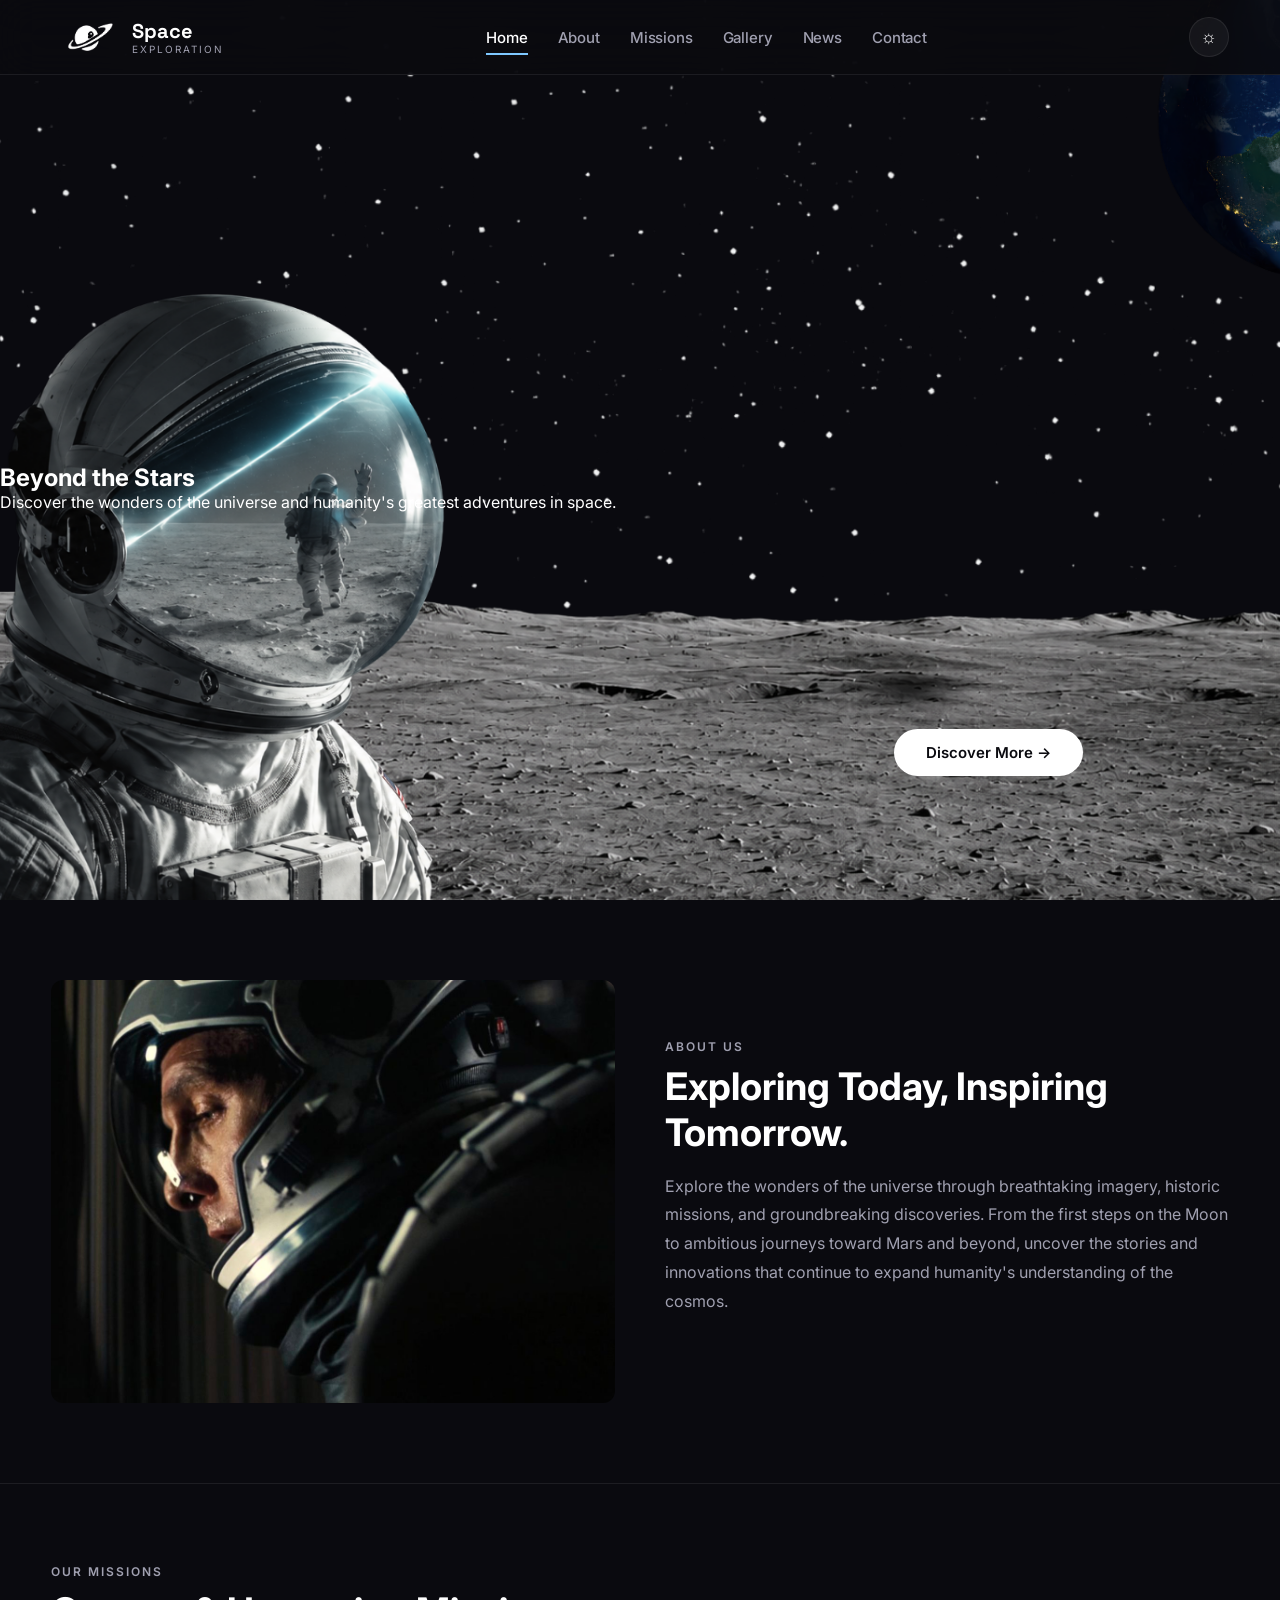
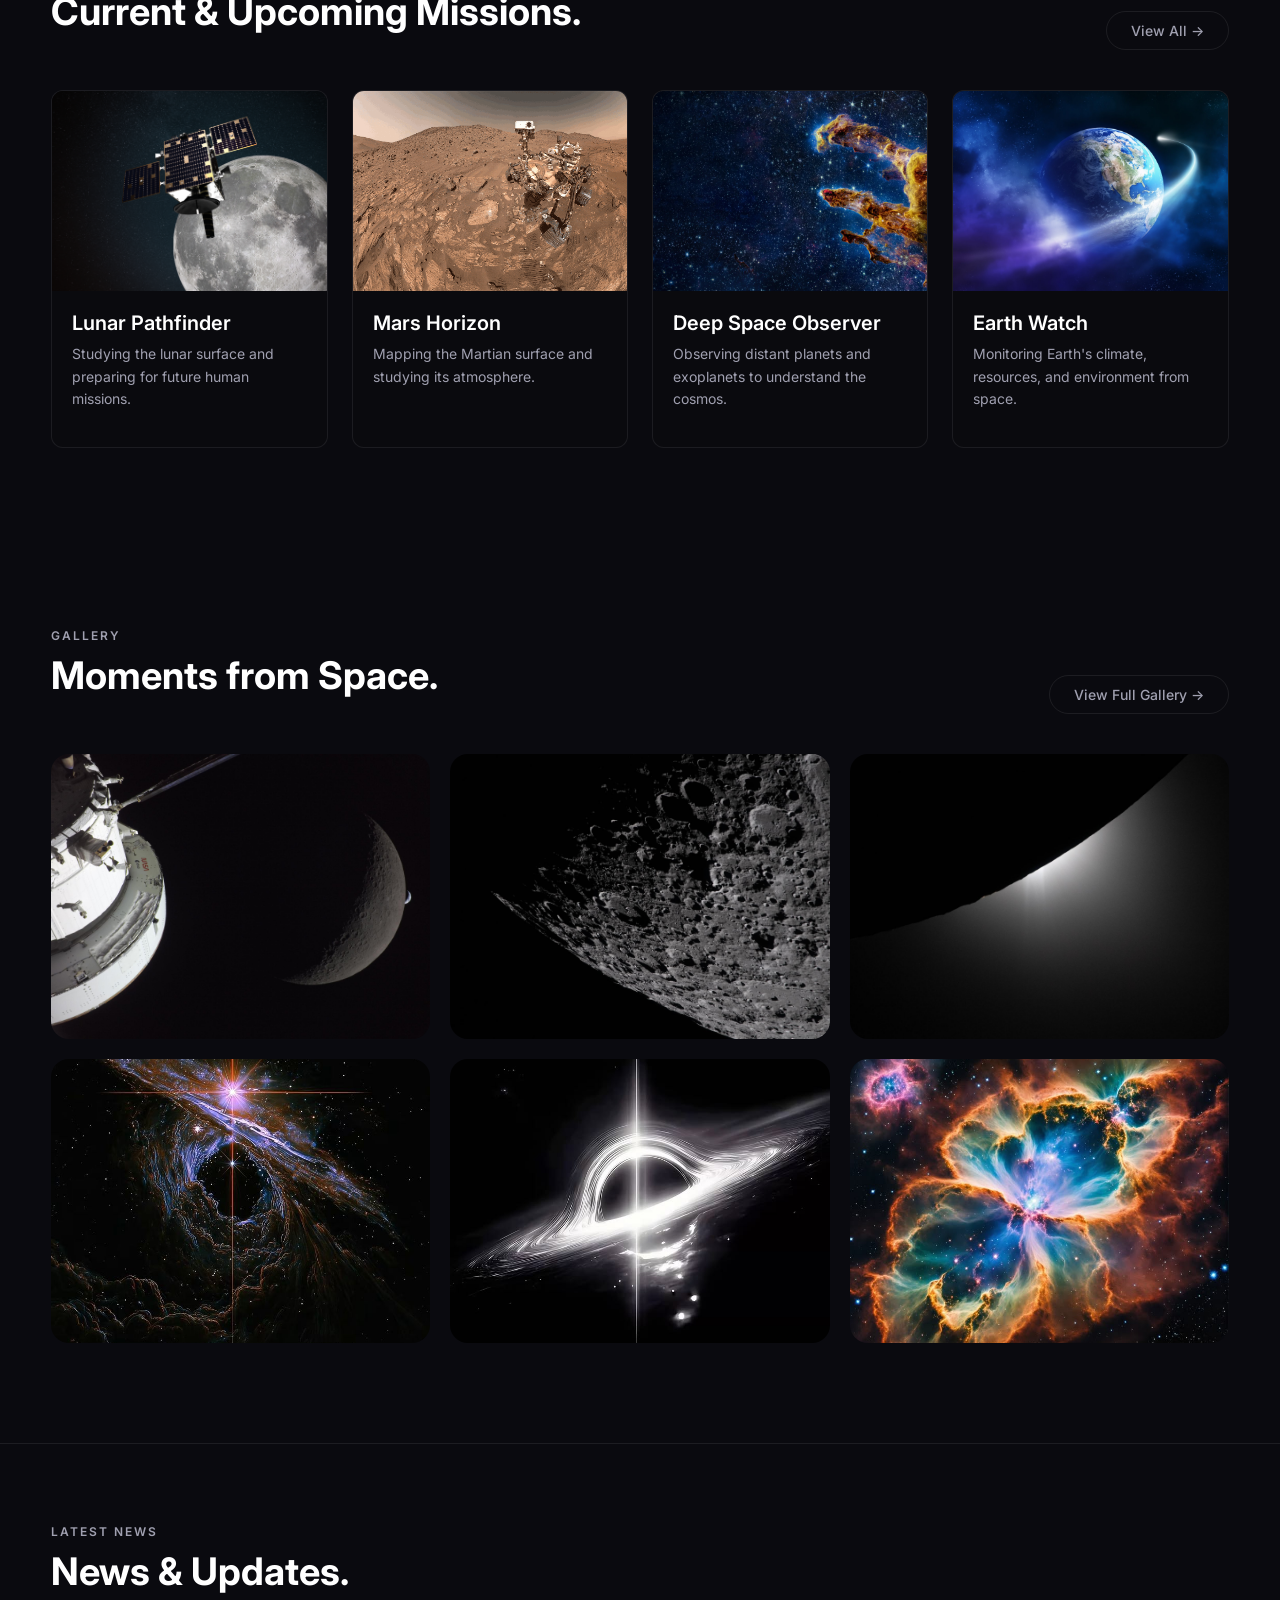
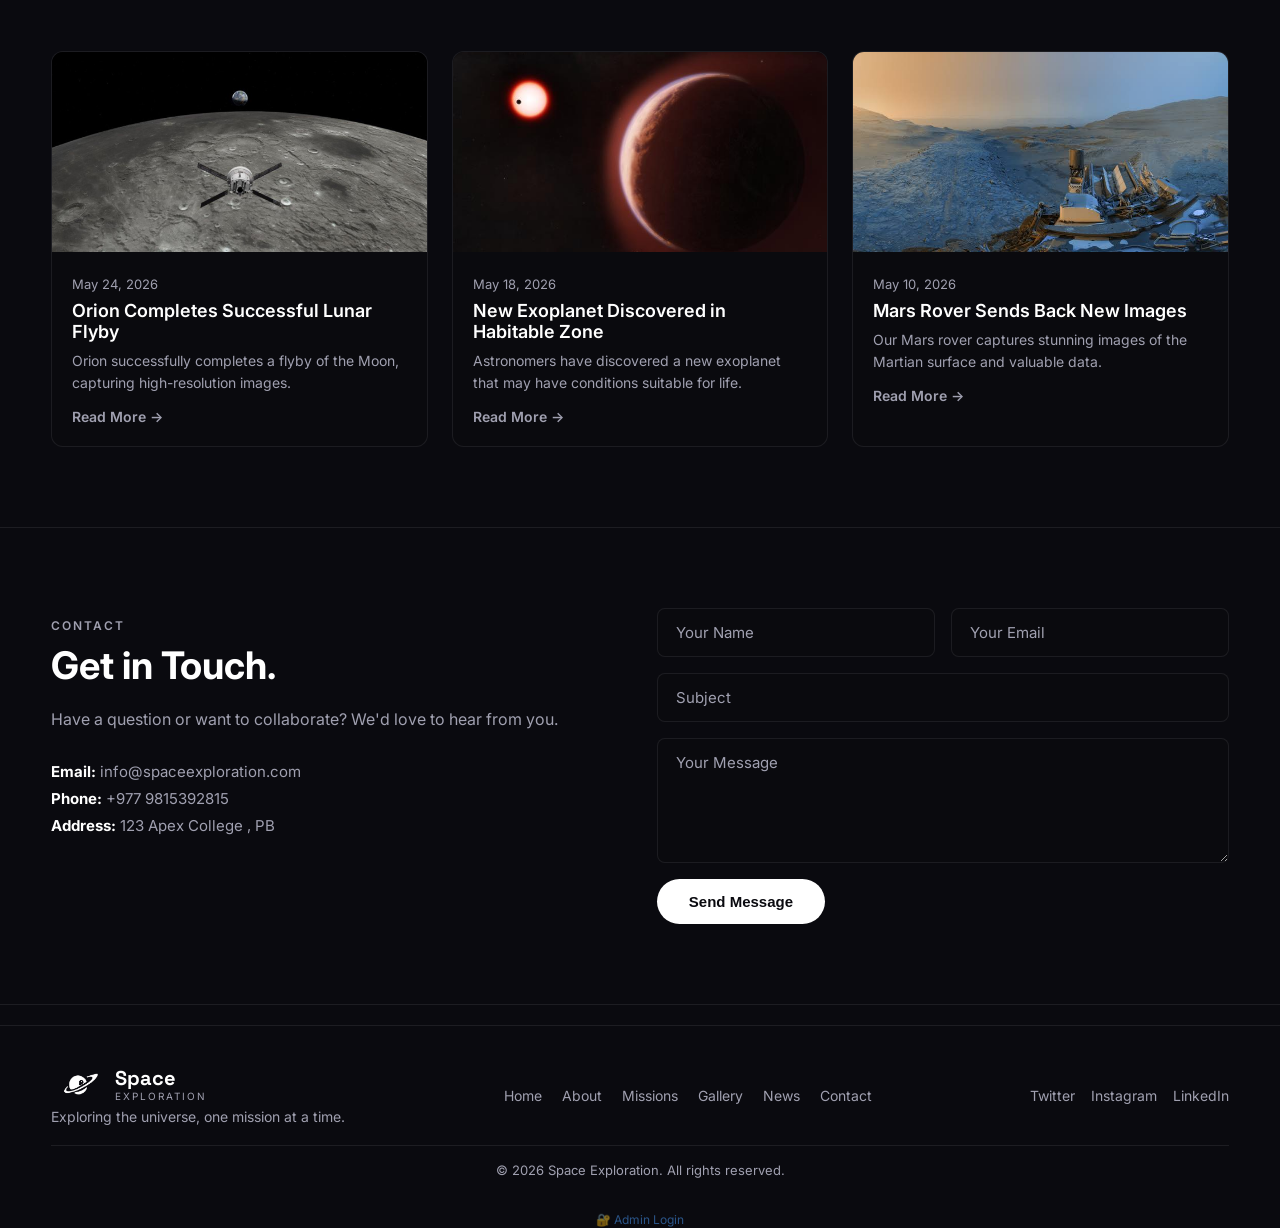
==== index.html @ 7584d34b "polishing" ====
<!DOCTYPE html>
<html lang="en" data-theme="dark">
<head>
    <meta charset="UTF-8">
    <meta name="viewport" content="width=device-width, initial-scale=1.0">
    <title>Space Exploration</title>
    <link rel="stylesheet" href="Style/style.css">

    <!-- font family  -->
    <link rel="preconnect" href="https://fonts.googleapis.com">
<link rel="preconnect" href="https://fonts.gstatic.com" crossorigin>
<link href="https://fonts.googleapis.com/css2?family=Space+Grotesk:wght@500;600;700&family=Inter:wght@400;500;600&display=swap" rel="stylesheet">
</head>
<body>


    <header class="navbar">
        <div class="nav-container">
            
            <!-- Logo -->
            <div class="logo">
                <img src="ASSETS/IMAGES/logo.png" height="40" alt="Logo">
                <div class="logo-text">
                    <span class="logo-main">Space</span>
                    <span class="logo-sub">Exploration</span>
                </div>
            </div>

            <!-- Navigation Links -->
            <nav class="nav-menu" id="navMenu">
                <ul class="nav-links">
                    <li><a href="#home" class="active">Home</a></li>
                    <li><a href="#about">About</a></li>
                    <li><a href="#missions">Missions</a></li>
                    <li><a href="#gallery">Gallery</a></li>
                    <li><a href="#news">News</a></li>
                    <li><a href="#contact">Contact</a></li>
                </ul>
            </nav>

          
            <div class="nav-actions">
                <button id="themeToggle" class="theme-btn">☼</button>
                <button id="mobileToggle" class="hamburger">
                    <span></span>
                    <span></span>
                    <span></span>
                </button>
            </div>

        </div>
    </header>

       <!-- HERO SECTION -->
    <section id="home" class="hero">
       
        <div class="hero-background">
            <img src="ASSETS/IMAGES/background1.png" style="position: absolute; z-index: -1;" alt="">
            <img src="ASSETS/IMAGES/background.png" alt="">
        </div>
        <div class="hero-container">
            <div class="hero-content-right">
                <h1 class="hero-title">Beyond the Stars</h1>
                <p class="hero-subtitle">Discover the wonders of the universe and humanity's greatest adventures in space.</p>
                <a href="#missions" class="btn-primaryherobtn">
                    Discover More →
                </a>
            </div>
        </div>
    </section>

   
      <!-- ===== ABOUT SECTION ===== -->
    <section id="about" class="section about">
        <div class="container">
            <div class="about-grid">
                <div class="about-image-wrapper">
                    <img 
                        src="ASSETS/IMAGES/astraunaut.jpg" 
                        alt="Astronaut" 
                        class="about-img"
                    />
                </div>
                <div class="about-content">
                    <span class="section-label">About Us</span>
                    <h2 class="section-title">Exploring Today, Inspiring Tomorrow.</h2>
                    <p class="section-desc">
                       Explore the wonders of the universe through breathtaking imagery, historic missions, and groundbreaking discoveries. From the first steps on the Moon to ambitious journeys toward Mars and beyond, uncover the stories and innovations that continue to expand humanity's understanding of the cosmos.
                    </p>
                
                </div>
            </div>
        </div>
    </section>

        <!--  MISSIONS SECTION  -->
    <section id="missions" class="section missions">
        <div class="container">
            <div class="section-header">
                <div>
                    <span class="section-label">Our Missions</span>
                    <h2 class="section-title">Current &amp; Upcoming Missions.</h2>
                </div>
                <a href="misson.html" class="btn-outline">
                    View All →
                </a>
            </div>
            <div class="missions-grid">
                <!-- Mission Card 1 -->
                <div class="mission-card">
                    <div class="card-image">
                        <img src="ASSETS/IMAGES/MISSONS/Lunar_Pathfinder.png" alt="Lunar Pathfinder" />
                    </div>
                    <div class="card-body">
                        <h3 class="card-title">Lunar Pathfinder</h3>
                        <p class="card-desc">Studying the lunar surface and preparing for future human missions.</p>
                       
                    </div>
                </div>

                <!-- Mission Card 2 -->
                <div class="mission-card">
                    <div class="card-image">
                        <img src="ASSETS/IMAGES/MISSONS/mars.webp" alt="Mars Horizon" />
                    </div>
                    <div class="card-body">
                        <h3 class="card-title">Mars Horizon</h3>
                        <p class="card-desc">Mapping the Martian surface and studying its atmosphere.</p>
                        
                    </div>
                </div>

                <!-- Mission Card 3 -->
                <div class="mission-card">
                    <div class="card-image">
                        <img src="ASSETS/IMAGES/MISSONS/deepspace.webp" alt="Deep Space Observer" />
                    </div>
                    <div class="card-body">
                        <h3 class="card-title">Deep Space Observer</h3>
                        <p class="card-desc">Observing distant planets and exoplanets to understand the cosmos.</p>
                       
                    </div>
                </div>

                <!-- Mission Card 4 -->
                <div class="mission-card">
                    <div class="card-image">
                        <img src="ASSETS/IMAGES/MISSONS/Beautiful-Earth-planet-asteroid-comet-2560x1920.jpg" alt="Earth Watch" />
                    </div>
                    <div class="card-body">
                        <h3 class="card-title">Earth Watch</h3>
                        <p class="card-desc">Monitoring Earth's climate, resources, and environment from space.</p>
                       
                    </div>
                </div>
            </div>
        </div>
    </section>

        <!--  GALLERY SECTION-->
    <section id="gallery" class="section gallery">
        <div class="container">
            <div class="section-header">
                <div>
                    <span class="section-label">Gallery</span>
                    <h2 class="section-title">Moments from Space.</h2>
                </div>
                <a href="gallery.html" class="btn-outline">
                    View Full Gallery →
                </a>
            </div>
            <div class="gallery-grid">
                <div class="gallery-item">
                    <img src="ASSETS/IMAGES/GALLERY/gallery1" alt="Galaxy" />
                </div>
                <div class="gallery-item gallery-item-large">
                    <img src="ASSETS/IMAGES/GALLERY/gallery2.jpg" alt="Nebula" />
                </div>
                <div class="gallery-item">
                    <img src="ASSETS/IMAGES/GALLERY/gallery3.jpg" alt="Earth Horizon" />
                </div>
                <div class="gallery-item gallery-item-large">
                    <img src="ASSETS/IMAGES/GALLERY/gallery4.jpg" alt="Astronaut Spacewalk" />
                </div>
                <div class="gallery-item">
                    <img src="ASSETS/IMAGES/GALLERY/gallery5.jpg" alt="Jupiter" />
                </div>
                 <div class="gallery-item">
                    <img src="ASSETS/IMAGES/GALLERY/gallery6.jpg" alt="Jupiter" />
                </div>

            </div>
        </div>
    </section>

        <!-- NEWS SECTION-->
    <section id="news" class="section news">
        <div class="container">
            <div class="section-header">
                <div>
                    <span class="section-label">Latest News</span>
                    <h2 class="section-title">News &amp; Updates.</h2>
                </div>
            </div>
            <div class="news-grid">
                <!-- News Card 1 -->
                <div class="news-card">
                    <img src="ASSETS/IMAGES/NEWS/NEWS1" alt="Orion Launch" class="news-img" />
                    <div class="news-body">
                        <span class="news-date">May 24, 2026</span>
                        <h3 class="news-title">Orion Completes Successful Lunar Flyby</h3>
                        <p class="news-desc">Orion successfully completes a flyby of the Moon, capturing high-resolution images.</p>
                        <a href="https://www.extremetech.com/extreme/341055-nasa-orion-successfully-completes-lunar-flyby" class="read-more" target="_blank">Read More →</a>
                    </div>
                </div>

                <!-- News Card 2 -->
                <div class="news-card">
                    <img src="ASSETS/IMAGES/NEWS/NEWS2.jpg" alt="Exoplanet" class="news-img" />
                    <div class="news-body">
                        <span class="news-date">May 18, 2026</span>
                        <h3 class="news-title">New Exoplanet Discovered in Habitable Zone</h3>
                        <p class="news-desc">Astronomers have discovered a new exoplanet that may have conditions suitable for life.</p>
                        <a href="https://www.cfa.harvard.edu/news/first-atmosphere-detected-habitable-zone-rocky-world" target="_blank" class="read-more">Read More →</a>
                    </div>
                </div>

                <!-- News Card 3 -->
                <div class="news-card">
                    <img src="ASSETS/IMAGES/NEWS/news3.jpeg" alt="Mars Rover" class="news-img" />
                    <div class="news-body">
                        <span class="news-date">May 10, 2026</span>
                        <h3 class="news-title">Mars Rover Sends Back New Images</h3>
                        <p class="news-desc">Our Mars rover captures stunning images of the Martian surface and valuable data.</p>
                        <a href="https://mars.nasa.gov/mars2020/multimedia/raw-images/" class="read-more" target="_blank">Read More →</a>
                    </div>
                </div>
            </div>
        </div>
    </section>

    <!-- CONTACT SECTION  -->
    <section id="contact" class="section contact">
        <div class="container">
            <div class="contact-grid">
                <div class="contact-info">
                    <span class="section-label">Contact</span>
                    <h2 class="section-title">Get in Touch.</h2>
                    <p class="section-desc">Have a question or want to collaborate? We'd love to hear from you.</p>
                    <div class="contact-details">
                        <p><strong>Email:</strong> info@spaceexploration.com</p>
                        <p><strong>Phone:</strong> +977 9815392815</p>
                        <p><strong>Address:</strong> 123 Apex College , PB</p>
                    </div>
                </div>
                <form class="contact-form" id="contactForm">
                    <div class="form-row">
                        <input type="text" id="name" placeholder="Your Name" required />
                        <input type="email" id="email" placeholder="Your Email" required />
                    </div>
                    <input type="text" id="subject" placeholder="Subject" required />
                    <textarea id="message" rows="5" placeholder="Your Message"></textarea>
                    <button type="submit" class="btn-primary">Send Message</button>
                </form>
            </div>
        </div>
    </section>

        <!-- FOOTER -->
    <footer class="footer">
        <div class="container">
            <div class="footer-simple">
                <!-- Brand -->
                <div class="footer-brand">
                    <div class="logo">
                        <img src="ASSETS/IMAGES/logo.png" height="30" alt="Logo">
                        <div class="logo-text">
                            <span class="logo-main">Space</span>
                            <span class="logo-sub">Exploration</span>
                        </div>
                    </div>
                    <p class="footer-desc">Exploring the universe, one mission at a time.</p>
                </div>

                <!-- Quick Links -->
                <div class="footer-links">
                    <a href="#home">Home</a>
                    <a href="#about">About</a>
                    <a href="#missions">Missions</a>
                    <a href="#gallery">Gallery</a>
                    <a href="#news">News</a>
                    <a href="#contact">Contact</a>
                </div>

                <!-- Social -->
                <div class="footer-social">
                    <a href="#">Twitter</a>
                    <a href="#">Instagram</a>
                    <a href="#">LinkedIn</a>
                </div>
            </div>

            <!-- Bottom bar -->
            <div class="footer-bottom">
                <p>&copy; 2026 Space Exploration. All rights reserved.</p>
            </div>
        </div>
    </footer>
    <!-- Adding this to footer so it is comfortable -->
<div style="text-align: center; margin-top: 10px;">
    <a href="admin.html" style="color: #4a9eff; text-decoration: none; font-size: 12px; opacity: 0.5;">
        🔐 Admin Login
    </a>
</div>
    <script src="JS/script.js"></script>
</body>
</html>
---- Style/style.css ----
* {
    margin: 0;
    padding: 0;
    box-sizing: border-box;
}


/* variables */
:root {
    --bg-color: #0a0a0f;
    --bg-nav: rgba(10, 10, 15, 0.9);
    --text-color: #ffffff;
    --text-muted: #a0a0b0;
    --border: rgba(255, 255, 255, 0.08);
    --accent: #7EC8FF;
    --hover: rgba(255, 255, 255, 0.05);
}

body {
    font-family: 'Inter', sans-serif;
    background: var(--bg-color);
    color: var(--text-color);
    transition: background 0.3s, color 0.3s;
}

html {
    scroll-behavior: smooth;
}

html[data-theme="light"] {
    --bg-color: #f0f4f8;
    --bg-nav: rgba(238, 241, 243, 0.9);
    --text-color: #1a1a2e;
    --text-muted: #4a4a5a;
    --border: rgba(0, 0, 0, 0.08);
    --accent: #1877c9;
    --hover: rgba(0, 0, 0, 0.05);
}

/* navigation */
.navbar {
    position: fixed;
    top: 0;
    left: 0;
    width: 100%;
    height: 75px;
    background: var(--bg-nav);
    backdrop-filter: blur(20px);
    -webkit-backdrop-filter: blur(20px);
    border-bottom: 1px solid var(--border);
    z-index: 1000;
    display: flex;
    align-items: center;
    transition: background 0.3s, border 0.3s;
}

.nav-container {
    width: min(92%, 1200px);
    margin: 0 auto;
    display: flex;
    justify-content: space-between;
    align-items: center;
    height: 100%;
}

.logo {
    display: flex;
    align-items: center;
    gap: 10px;
}

.logo img {
    height: 40px;
}

.logo-text {
    display: flex;
    flex-direction: column;
    line-height: 1.2;
}

.logo-main {
    font-size: 20px;
    font-weight: 700;
    color: var(--text-color);
    font-family: 'Space Grotesk', sans-serif;
}


.logo-sub {
    font-size: 10px;
    font-weight: 400;
    color: var(--text-muted);
    text-transform: uppercase;
    letter-spacing: 2px;
}

.nav-menu ul {
    display: flex;
    list-style: none;
    gap: 30px;
}

.nav-menu a {
    color: var(--text-muted);
    text-decoration: none;
    font-size: 14px;
    font-weight: 500;
    padding: 8px 0;
    position: relative;
    transition: color 0.3s;
    font-size: 15px;
letter-spacing: -0.01em;
}

.nav-menu a:hover {
    color: var(--text-color);
}

.nav-menu a.active {
    color: var(--text-color);
}

.nav-menu a.active::after {
    content: '';
    position: absolute;
    bottom: 0;
    left: 0;
    width: 100%;
    height: 2px;
    background: var(--accent);
}

.nav-actions {
    display: flex;
    align-items: center;
    gap: 12px;
}

.theme-btn {
    width: 40px;
    height: 40px;
    border-radius: 50%;
    border: 1px solid var(--border);
    background: var(--hover);
    color: var(--text-color);
    font-size: 18px;
    cursor: pointer;
    transition: all 0.3s;
    display: flex;
    align-items: center;
    justify-content: center;
}

.theme-btn:hover {
    background: var(--border);
    transform: scale(1.05);
}

.hamburger {
    display: none;
    flex-direction: column;
    gap: 5px;
    background: transparent;
    border: none;
    cursor: pointer;
    padding: 5px;
}

.hamburger span {
    display: block;
    width: 25px;
    height: 2.5px;
    background: var(--text-color);
    border-radius: 2px;
    transition: all 0.3s;
}

.hamburger.active span:nth-child(1) {
    transform: rotate(45deg) translate(5px, 5px);
}

.hamburger.active span:nth-child(2) {
    opacity: 0;
}

.hamburger.active span:nth-child(3) {
    transform: rotate(-45deg) translate(5px, -5px);
}

/* navigation responsiveness */
@media (max-width: 768px) {
    .hamburger {
        display: flex;
        z-index: 1001;
    }

    .nav-menu {
        position: fixed;
        top: 0;
        left: 0;
        width: 100%;
        height: 100vh;
        background: var(--bg-color);
        display: flex;
        align-items: center;
        justify-content: center;
        transform: translateX(100%);
        transition: transform 0.4s ease;
        z-index: 999;
    }

    .nav-menu.active {
        transform: translateX(0);
    }

    .nav-menu ul {
        flex-direction: column;
        align-items: center;
        gap: 30px;
    }

    .nav-menu a {
        font-size: 24px;
    }

    .nav-menu a.active::after {
        display: none;
    }

    .logo img {
        height: 32px;
    }

    .logo-main {
        font-size: 17px;
    }
}

/* hero */
.hero {
    min-height: 100vh;
    display: flex;
    align-items: center;
    padding-top: 75px;
    position: relative;
    overflow: hidden;
    background: var(--bg-color);
}

.hero-container {
    width: min(92%, 1200px);
    display: flex;
    align-items: center;
    justify-content: space-between;
    position: relative;
    min-height: calc(100vh - 75px);
}

.hero-background {
    position: absolute;
    inset: 0;
    z-index: 0;
    height: 100vh;
}

.hero-background img {
    width: 100%;
    height: 100%;
    object-fit: cover;
    object-position: center;
}

.btn-primaryherobtn {
    position: absolute;
    display: inline-block;
    padding: 14px 32px;
    background: var(--text-color);
    color: var(--bg-color);
    border-radius: 100px;
    font-weight: 600;
    text-decoration: none;
    transition: all 0.3s;
    border: none;
    cursor: pointer;
    font-size: 15px;
    bottom: 15%;
    right: 8%;
    z-index: 2;
}

.btn-primaryherobtn:hover {
    transform: translateY(-2px);
    opacity: 0.85;
}

/* hero responsiveness */
@media (max-width: 992px) {
    .btn-primaryherobtn {
        right: 6%;
        bottom: 12%;
    }
}

@media (max-width: 768px) {
    .btn-primaryherobtn {
        position: absolute;
        bottom: 8%;
        right: auto;
        left: 5%;
    }
}

@media (max-width: 576px) {
    .btn-primaryherobtn {
        width: 100%;
        text-align: center;
        left: 0;
        padding-left: 0;
        padding-right: 0;
    }
}

/* shared section styles */
.section {
    padding: 80px 0;
}

.container {
    width: min(92%, 1200px);
    margin: 0 auto;
}

.section-label {
    display: block;
    font-size: 12px;
    letter-spacing: 2px;
    text-transform: uppercase;
    font-weight: 600;
    color: var(--text-muted);
    margin-bottom: 10px;
}

.section-title {
    font-size: 38px;
    font-weight: 700;
    line-height: 1.2;
    margin-bottom: 16px;
    color: var(--text-color);
}

.section-desc {
    font-size: 16px;
    line-height: 1.8;
    color: var(--text-muted);
    margin-bottom: 28px;
}

.section-header {
    display: flex;
    justify-content: space-between;
    align-items: flex-end;
    margin-bottom: 40px;
    flex-wrap: wrap;
    gap: 20px;
}

.btn-outline {
    display: inline-block;
    padding: 10px 24px;
    border: 1px solid var(--border);
    border-radius: 100px;
    color: var(--text-muted);
    text-decoration: none;
    font-size: 14px;
    font-weight: 500;
    transition: all 0.3s;
}

.btn-outline:hover {
    border-color: var(--text-color);
    color: var(--text-color);
}

/* shared section styles responsiveness */
@media (max-width: 992px) {
    .section-title {
        font-size: 30px;
    }
}

@media (max-width: 768px) {
    .section {
        padding: 60px 0;
    }

    .section-title {
        font-size: 26px;
    }

    .section-desc {
        font-size: 15px;
    }
}

@media (max-width: 576px) {
    .section-title {
        font-size: 22px;
    }

    .section-header {
        flex-direction: column;
        align-items: flex-start;
        margin-bottom: 28px;
    }

    .btn-outline {
        width: 100%;
        text-align: center;
    }
}

/* about */
.about-grid {
    display: grid;
    grid-template-columns: 1fr 1fr;
    gap: 50px;
    align-items: center;
}

.about-image-wrapper {
    width: 100%;
    aspect-ratio: 4/3;
    border-radius: 12px;
    overflow: hidden;
    background: var(--border);
}

.about-img {
    width: 100%;
    height: 100%;
    object-fit: cover;
    transition: transform 0.3s;
}

.about-img:hover {
    transform: scale(1.02);
}

/* about responsiveness */
@media (max-width: 992px) {
    .about-grid {
        grid-template-columns: 1fr;
        gap: 30px;
    }

    .about-image-wrapper {
        max-width: 500px;
        margin: 0 auto;
    }
}

/* missions */
.missions {
    padding: 80px 0;
    border-top: 1px solid var(--border);
}

.missions-grid {
    display: grid;
    grid-template-columns: repeat(4, 1fr);
    gap: 24px;
}

.mission-card {
    background: var(--bg-nav);
    border: 1px solid var(--border);
    border-radius: 12px;
    overflow: hidden;
    transition: all 0.3s;
}

.mission-card:hover {
    transform: translateY(-6px);
    border-color: var(--accent);
}

.card-image {
    width: 100%;
    height: 200px;
    overflow: hidden;
}

.card-image img {
    width: 100%;
    height: 100%;
    object-fit: cover;
    transition: transform 0.3s;
}

.mission-card:hover .card-image img {
    transform: scale(1.05);
}

.card-body {
    padding: 20px;
}

.card-title {
    font-size: 20px;
    font-weight: 600;
    color: var(--text-color);
    margin-bottom: 8px;
}

.card-desc {
    font-size: 14px;
    line-height: 1.6;
    color: var(--text-muted);
    margin-bottom: 16px;
}

/* missions responsiveness */
@media (max-width: 1200px) {
    .missions-grid {
        grid-template-columns: repeat(2, 1fr);
    }
}

@media (max-width: 576px) {
    .missions-grid {
        grid-template-columns: 1fr;
    }

    .card-image {
        height: 180px;
    }
}

/* gallery */
.gallery {
    padding: 100px 0;
}

.gallery-grid {
    display: grid;
    grid-template-columns: repeat(3, 1fr);
    gap: 20px;
}

.gallery-item {
    overflow: hidden;
    border-radius: 18px;
    aspect-ratio: 4 / 3;
    cursor: pointer;
}

.gallery-item img {
    width: 100%;
    height: 100%;
    object-fit: cover;
    transition: transform .5s ease;
}

.gallery-item:hover img {
    transform: scale(1.05);
}

/* gallery responsiveness */
@media (max-width: 768px) {
    .gallery {
        padding: 60px 0;
    }

    .gallery-grid {
        grid-template-columns: repeat(2, 1fr);
        gap: 16px;
    }
}

@media (max-width: 480px) {
    .gallery-grid {
        grid-template-columns: 1fr;
    }
}

/* news */
.news {
    padding: 80px 0;
    border-top: 1px solid var(--border);
}

.news-grid {
    display: grid;
    grid-template-columns: repeat(3, 1fr);
    gap: 24px;
}

.news-card {
    background: var(--bg-nav);
    border: 1px solid var(--border);
    border-radius: 12px;
    overflow: hidden;
    transition: all 0.3s;
}

.news-card:hover {
    transform: translateY(-6px);
    border-color: var(--accent);
}

.news-img {
    width: 100%;
    height: 200px;
    object-fit: cover;
}

.news-body {
    padding: 20px;
}

.news-date {
    display: block;
    font-size: 13px;
    color: var(--text-muted);
    margin-bottom: 8px;
}

.news-title {
    font-size: 18px;
    font-weight: 600;
    color: var(--text-color);
    margin-bottom: 8px;
}

.news-desc {
    font-size: 14px;
    line-height: 1.6;
    color: var(--text-muted);
    margin-bottom: 12px;
}

.read-more {
    font-size: 14px;
    font-weight: 600;
    color: var(--text-muted);
    text-decoration: none;
    transition: all 0.3s;
}

.read-more:hover {
    color: var(--accent);
    padding-left: 4px;
}

/* news responsiveness */
@media (max-width: 992px) {
    .news-grid {
        grid-template-columns: 1fr 1fr;
    }
}

@media (max-width: 576px) {
    .news-grid {
        grid-template-columns: 1fr;
    }

    .news-img {
        height: 180px;
    }
}

/* contact */
.contact {
    padding: 80px 0;
    border-top: 1px solid var(--border);
    border-bottom: 1px solid var(--border);
}

.contact-grid {
    display: grid;
    grid-template-columns: 1fr 1fr;
    gap: 60px;
    align-items: start;
}

.contact-info {
    padding-top: 10px;
}

.contact-details {
    margin-top: 24px;
}

.contact-details p {
    color: var(--text-muted);
    margin-bottom: 8px;
    font-size: 15px;
}

.contact-details strong {
    color: var(--text-color);
}

.contact-form {
    display: flex;
    flex-direction: column;
    gap: 16px;
}

.form-row {
    display: grid;
    grid-template-columns: 1fr 1fr;
    gap: 16px;
}

.contact-form input,
.contact-form textarea {
    padding: 14px 18px;
    background: var(--bg-nav);
    border: 1px solid var(--border);
    border-radius: 8px;
    color: var(--text-color);
    font-family: inherit;
    font-size: 15px;
    transition: border 0.3s;
    outline: none;
}

.contact-form input:focus,
.contact-form textarea:focus {
    border-color: var(--accent);
}

.contact-form input::placeholder,
.contact-form textarea::placeholder {
    color: var(--text-muted);
}

.contact-form textarea {
    resize: vertical;
}

.btn-primary {
    display: inline-block;
    padding: 14px 32px;
    background: var(--text-color);
    color: var(--bg-color);
    border-radius: 100px;
    font-weight: 600;
    text-decoration: none;
    transition: all 0.3s;
    border: none;
    cursor: pointer;
    font-size: 15px;
}

.btn-primary:hover {
    transform: translateY(-2px);
    opacity: 0.85;
}

.contact-form .btn-primary {
    align-self: flex-start;
}

/* contact responsiveness */
@media (max-width: 992px) {
    .contact-grid {
        grid-template-columns: 1fr;
        gap: 40px;
    }
}

@media (max-width: 768px) {
    .form-row {
        grid-template-columns: 1fr;
    }

    .contact-form .btn-primary {
        align-self: stretch;
        text-align: center;
    }
}

@media (max-width: 576px) {
    .contact-details p {
        font-size: 14px;
    }
}

/* footer */
.footer {
    padding: 40px 0 20px;
    border-top: 1px solid var(--border);
    margin-top: 20px;
}

.footer-simple {
    display: flex;
    justify-content: space-between;
    align-items: center;
    flex-wrap: wrap;
    gap: 30px;
    padding-bottom: 20px;
}

.footer-brand .logo {
    display: flex;
    align-items: center;
    gap: 10px;
    margin-bottom: 6px;
}

.footer-brand .logo img {
    height: 30px;
}

.footer-desc {
    font-size: 14px;
    color: var(--text-muted);
    margin: 0;
}

.footer-links {
    display: flex;
    flex-wrap: wrap;
    gap: 20px;
}

.footer-links a {
    color: var(--text-muted);
    text-decoration: none;
    font-size: 14px;
    transition: color 0.3s;
}

.footer-links a:hover {
    color: var(--text-color);
}

.footer-social {
    display: flex;
    gap: 16px;
}

.footer-social a {
    color: var(--text-muted);
    text-decoration: none;
    font-size: 14px;
    transition: color 0.3s;
}

.footer-social a:hover {
    color: var(--text-color);
}

.footer-bottom {
    text-align: center;
    padding-top: 16px;
    border-top: 1px solid var(--border);
    font-size: 13px;
    color: var(--text-muted);
}

/* footer responsiveness */
@media (max-width: 576px) {
    .footer-simple {
        flex-direction: column;
        text-align: center;
        gap: 20px;
    }

    .footer-links {
        justify-content: center;
        gap: 16px;
    }

    .footer-social {
        justify-content: center;
    }
}
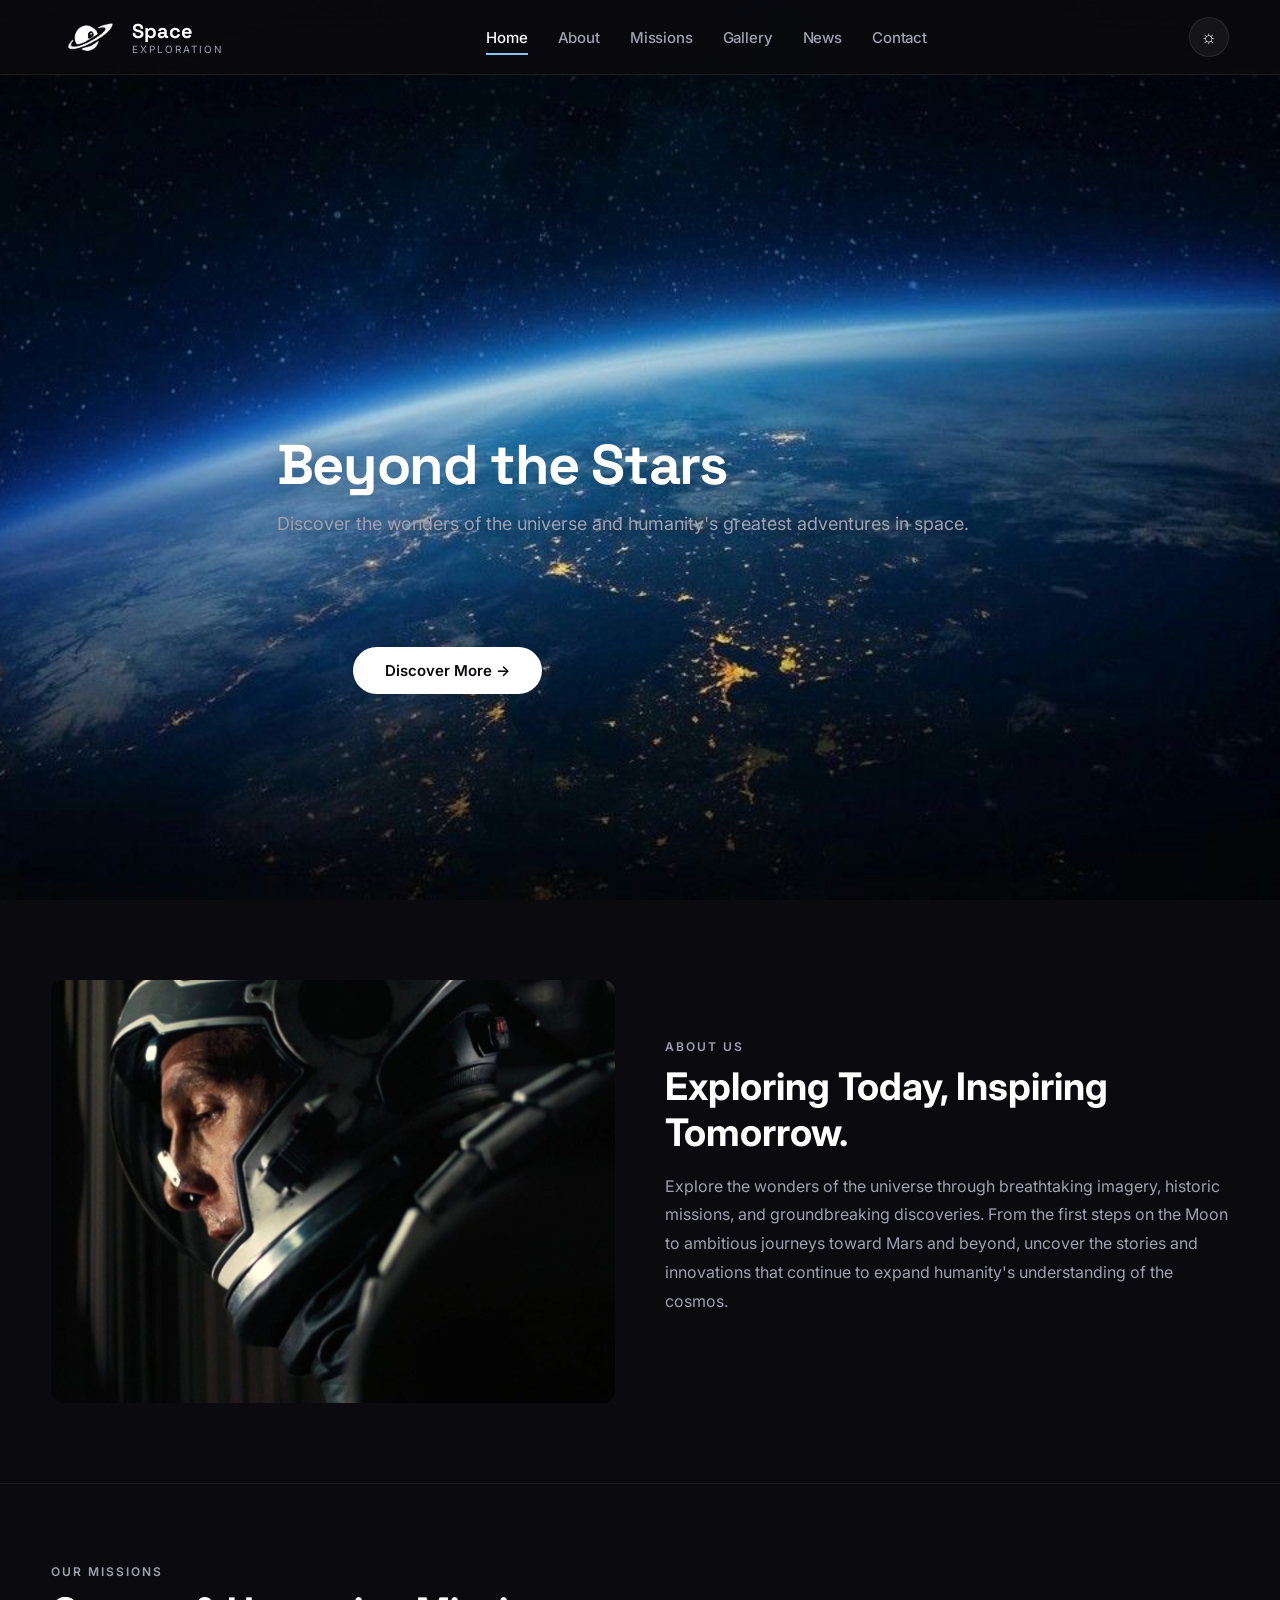
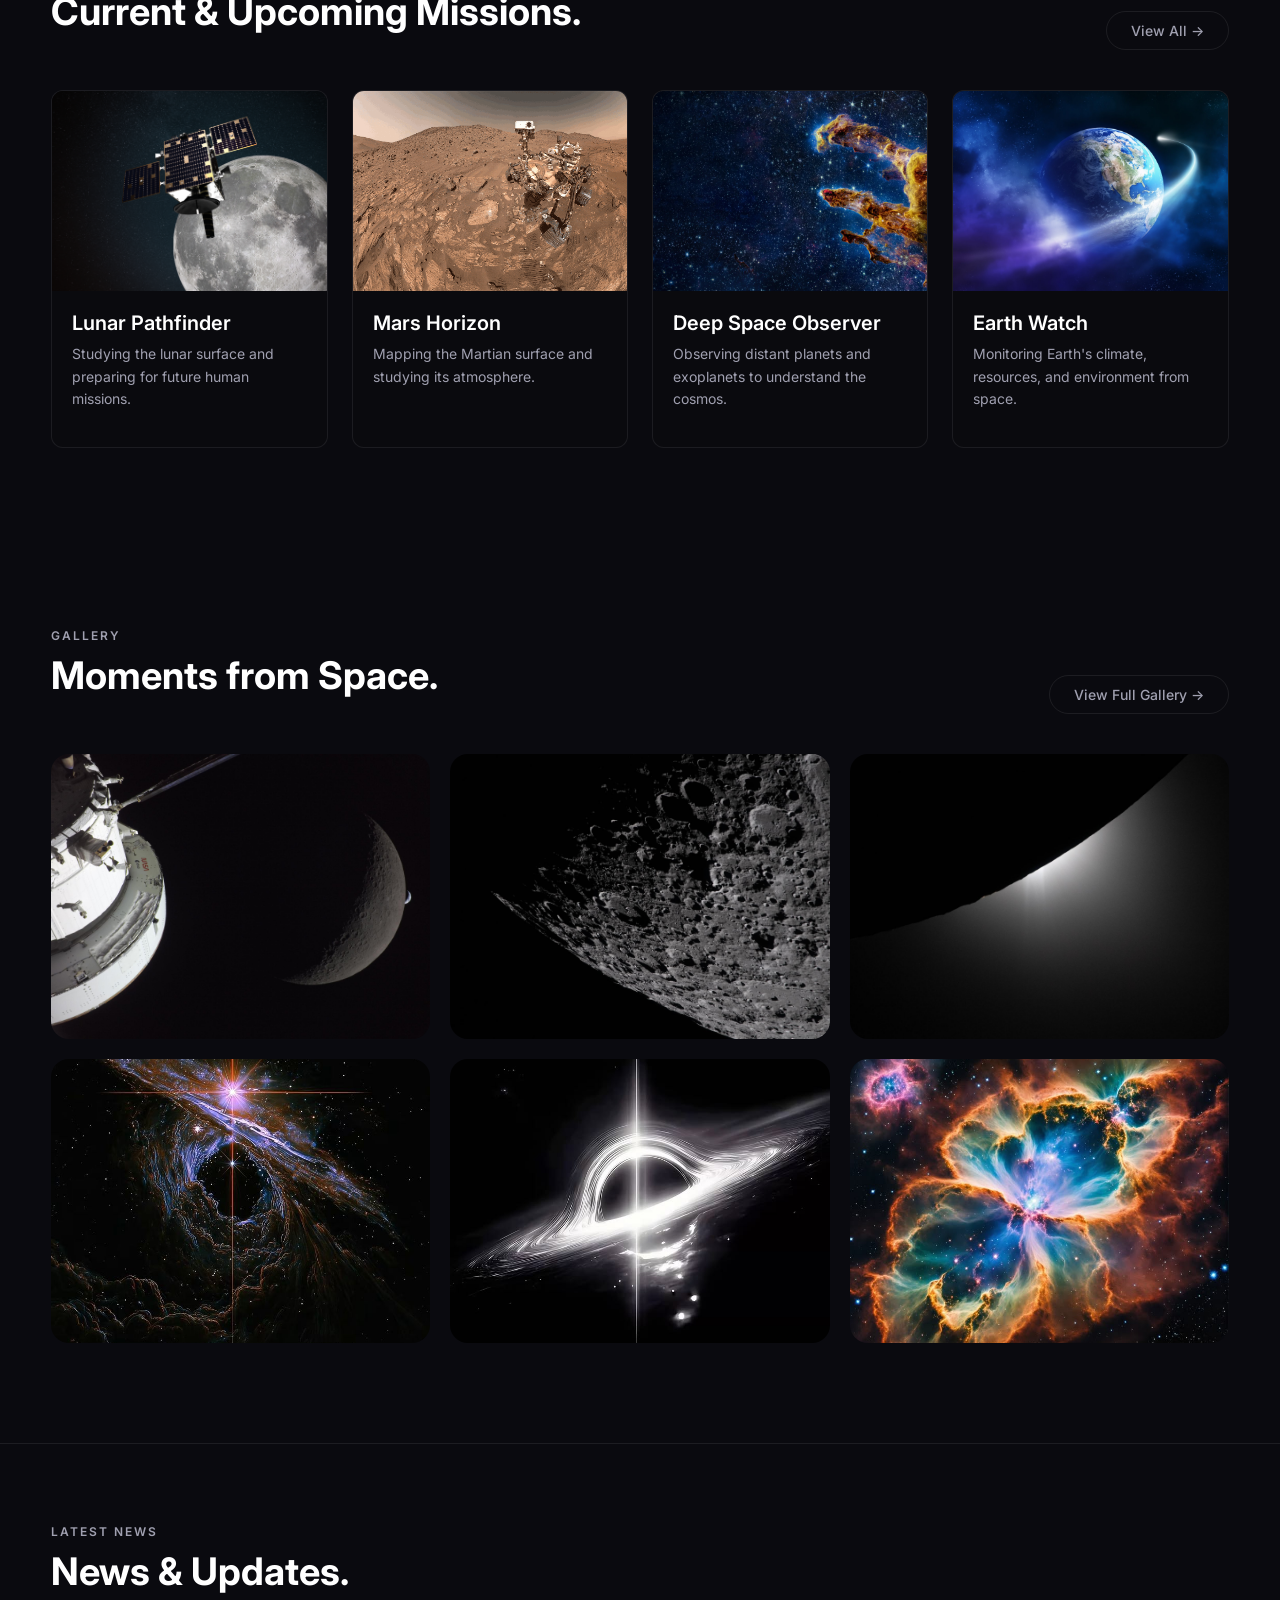
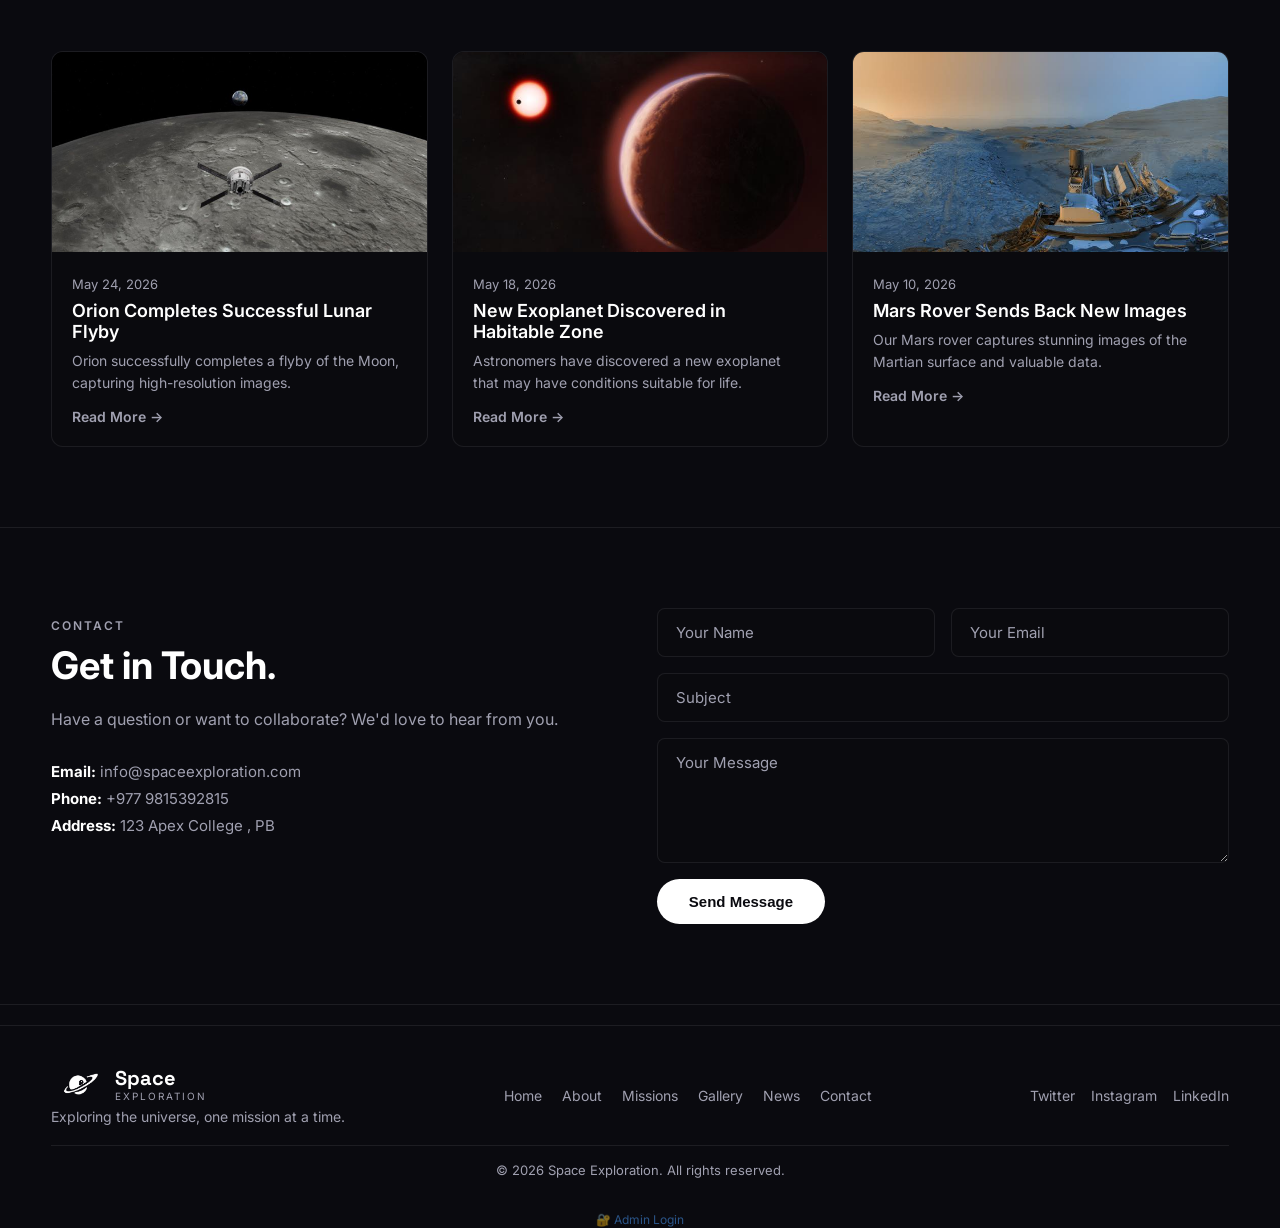
==== commit e667f86e: "pollising" ====
--- a/index.html
+++ b/index.html
@@ -56,21 +56,22 @@
        
         <div class="hero-background">
             <img src="ASSETS/IMAGES/background1.png" style="position: absolute; z-index: -1;" alt="">
-            <img src="ASSETS/IMAGES/background.png" alt="">
+            <img src="ASSETS/IMAGES/background.jpg" alt="">
         </div>
         <div class="hero-container">
             <div class="hero-content-right">
                 <h1 class="hero-title">Beyond the Stars</h1>
                 <p class="hero-subtitle">Discover the wonders of the universe and humanity's greatest adventures in space.</p>
-                <a href="#missions" class="btn-primaryherobtn">
+               <a href="#missions" class="btn-primaryherobtn">
                     Discover More →
                 </a>
             </div>
+             
         </div>
     </section>
 
    
-      <!-- ===== ABOUT SECTION ===== -->
+      <!-- ABOUT SECTION -->
     <section id="about" class="section about">
         <div class="container">
             <div class="about-grid">
--- a/Style/style.css
+++ b/Style/style.css
@@ -35,6 +35,15 @@
     --border: rgba(0, 0, 0, 0.08);
     --accent: #1877c9;
     --hover: rgba(0, 0, 0, 0.05);
+}
+html[data-theme="light"]{
+    .hero-content-right p,h1,.btn-primaryherobtn{
+        color: white !important;
+    }
+    .btn-primaryherobtn{
+        color: white !important;
+        background-color: #0a0a0f;
+    }
 }
 
 /* navigation */
@@ -271,6 +280,29 @@
     object-position: center;
 }
 
+.hero-title {
+    position: relative;
+    left: 40%;
+    font-family: 'Space Grotesk', sans-serif;
+    font-size: 56px;
+    font-weight: 700;
+    letter-spacing: -0.025em;
+    line-height: 1.05;
+    color: var(--text-color);
+    margin: 0 0 14px 0;
+    text-shadow: 0 2px 30px rgba(0, 0, 0, 0.3);
+}
+.hero-subtitle {
+    position: relative;
+    left: 40%;
+    font-size: 18px;
+    font-weight: 400;
+    color: var(--text-muted);
+    line-height: 1.7;
+    margin-left: 0;
+    text-shadow: 0 2px 10px rgba(0, 0, 0, 0.4);
+}
+
 .btn-primaryherobtn {
     position: absolute;
     display: inline-block;
@@ -284,8 +316,9 @@
     border: none;
     cursor: pointer;
     font-size: 15px;
-    bottom: 15%;
-    right: 8%;
+    bottom: 25%;
+    left: 30%;
+    
     z-index: 2;
 }
 
@@ -298,6 +331,10 @@
 @media (max-width: 992px) {
     .btn-primaryherobtn {
         right: 6%;
+        bottom: 12%;
+    }
+    .hero-title,.hero-subtitle{
+         right: 6%;
         bottom: 12%;
     }
 }
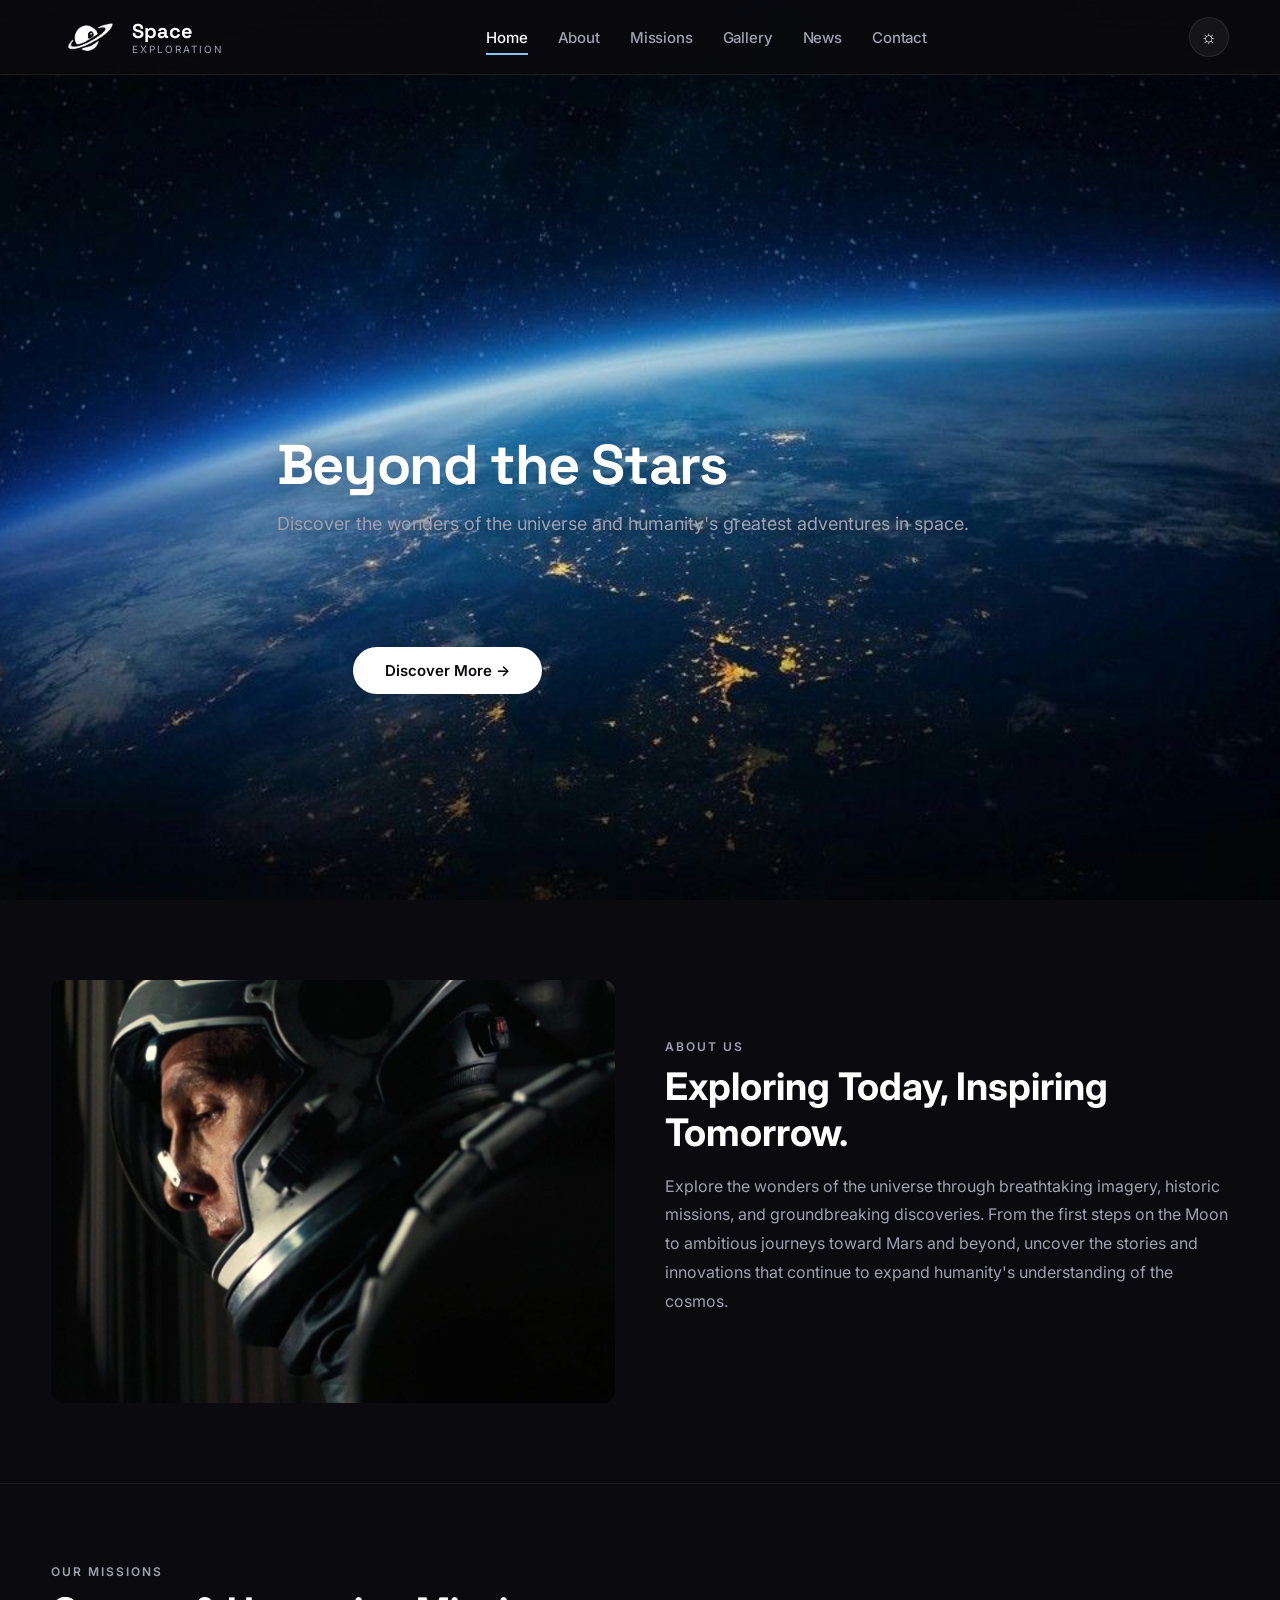
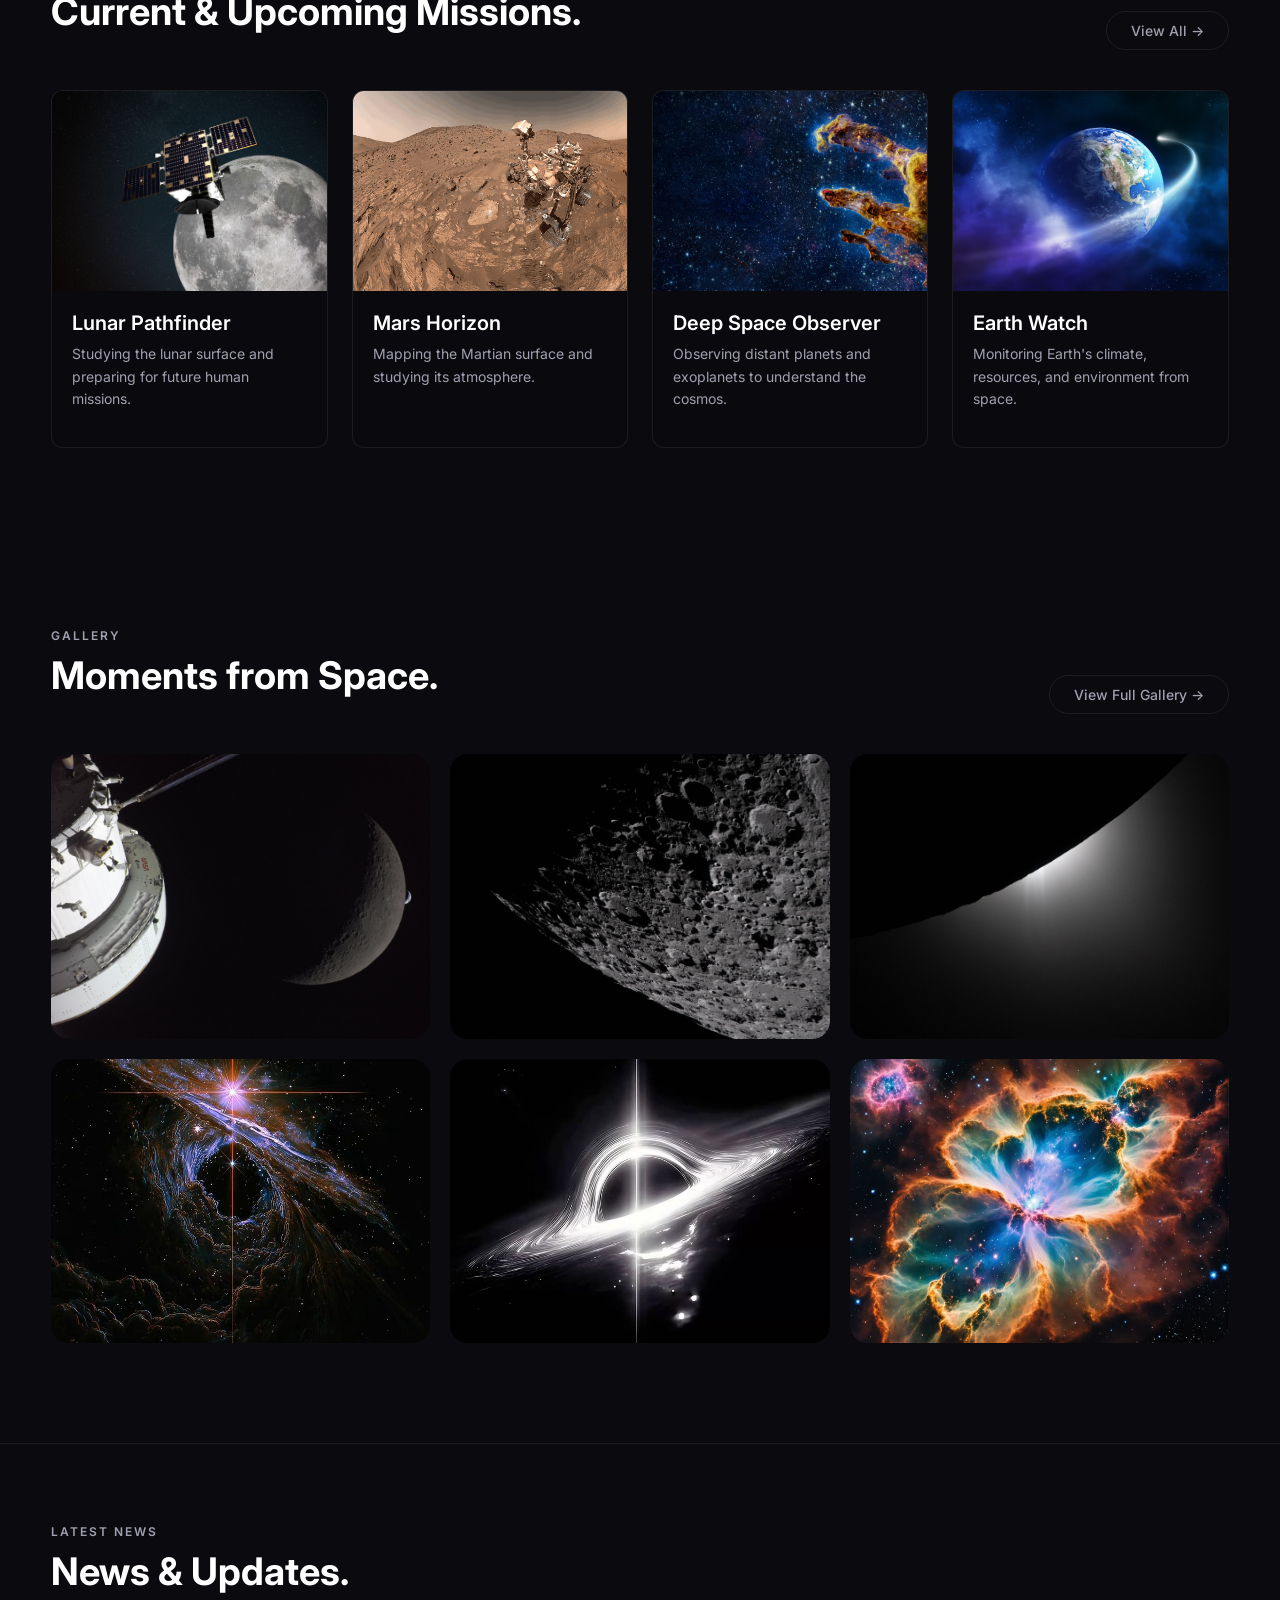
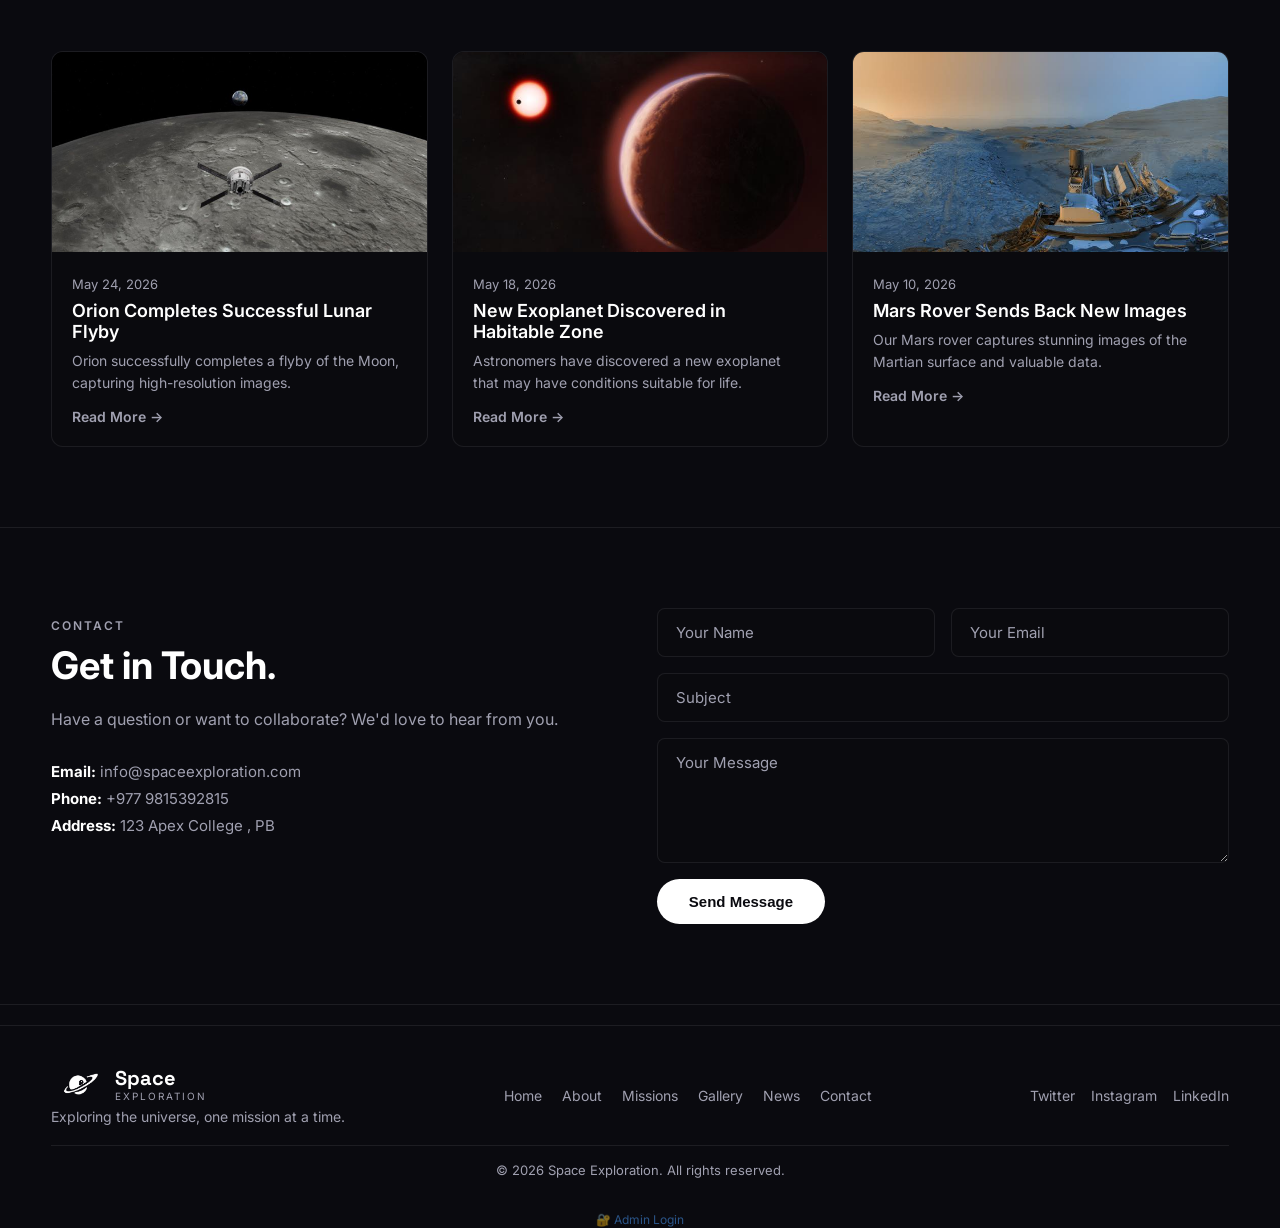
==== commit 888dd188: "remove the background1" ====
--- a/index.html
+++ b/index.html
@@ -55,7 +55,7 @@
     <section id="home" class="hero">
        
         <div class="hero-background">
-            <img src="ASSETS/IMAGES/background1.png" style="position: absolute; z-index: -1;" alt="">
+
             <img src="ASSETS/IMAGES/background.jpg" alt="">
         </div>
         <div class="hero-container">
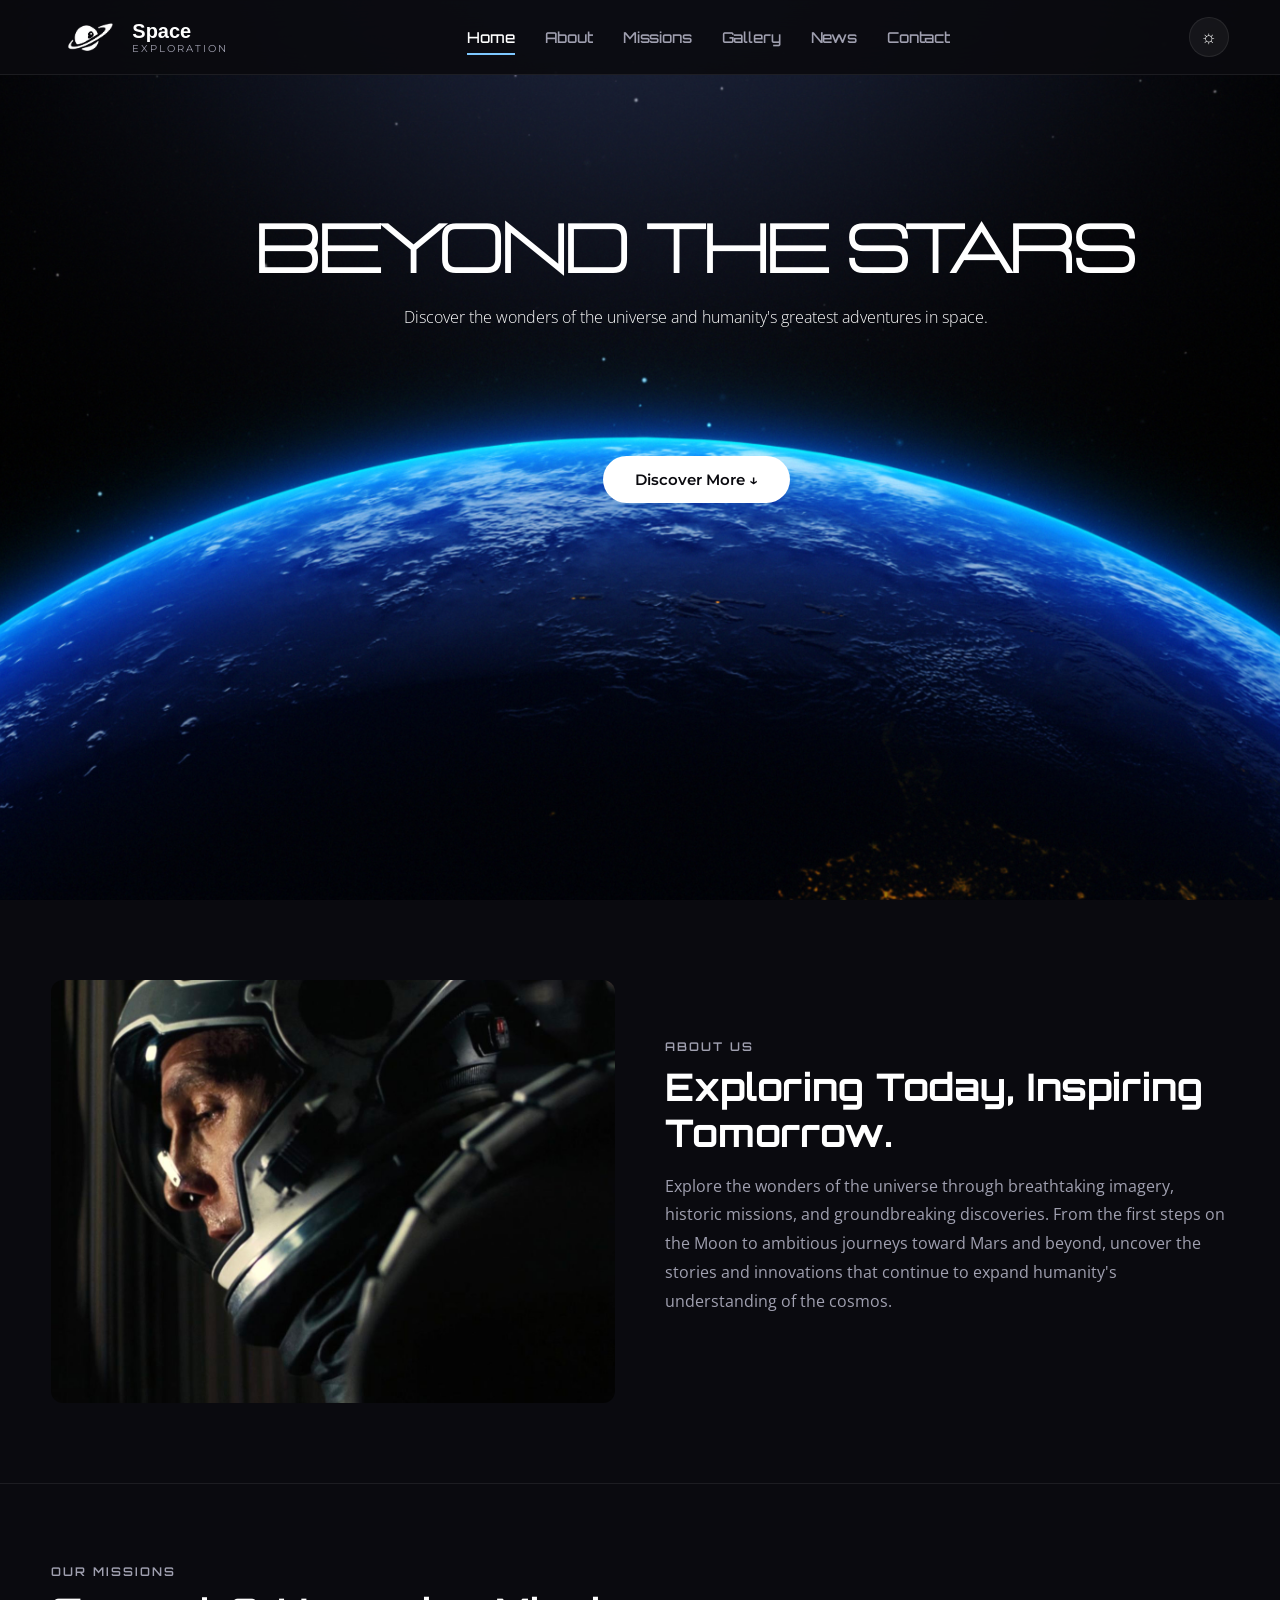
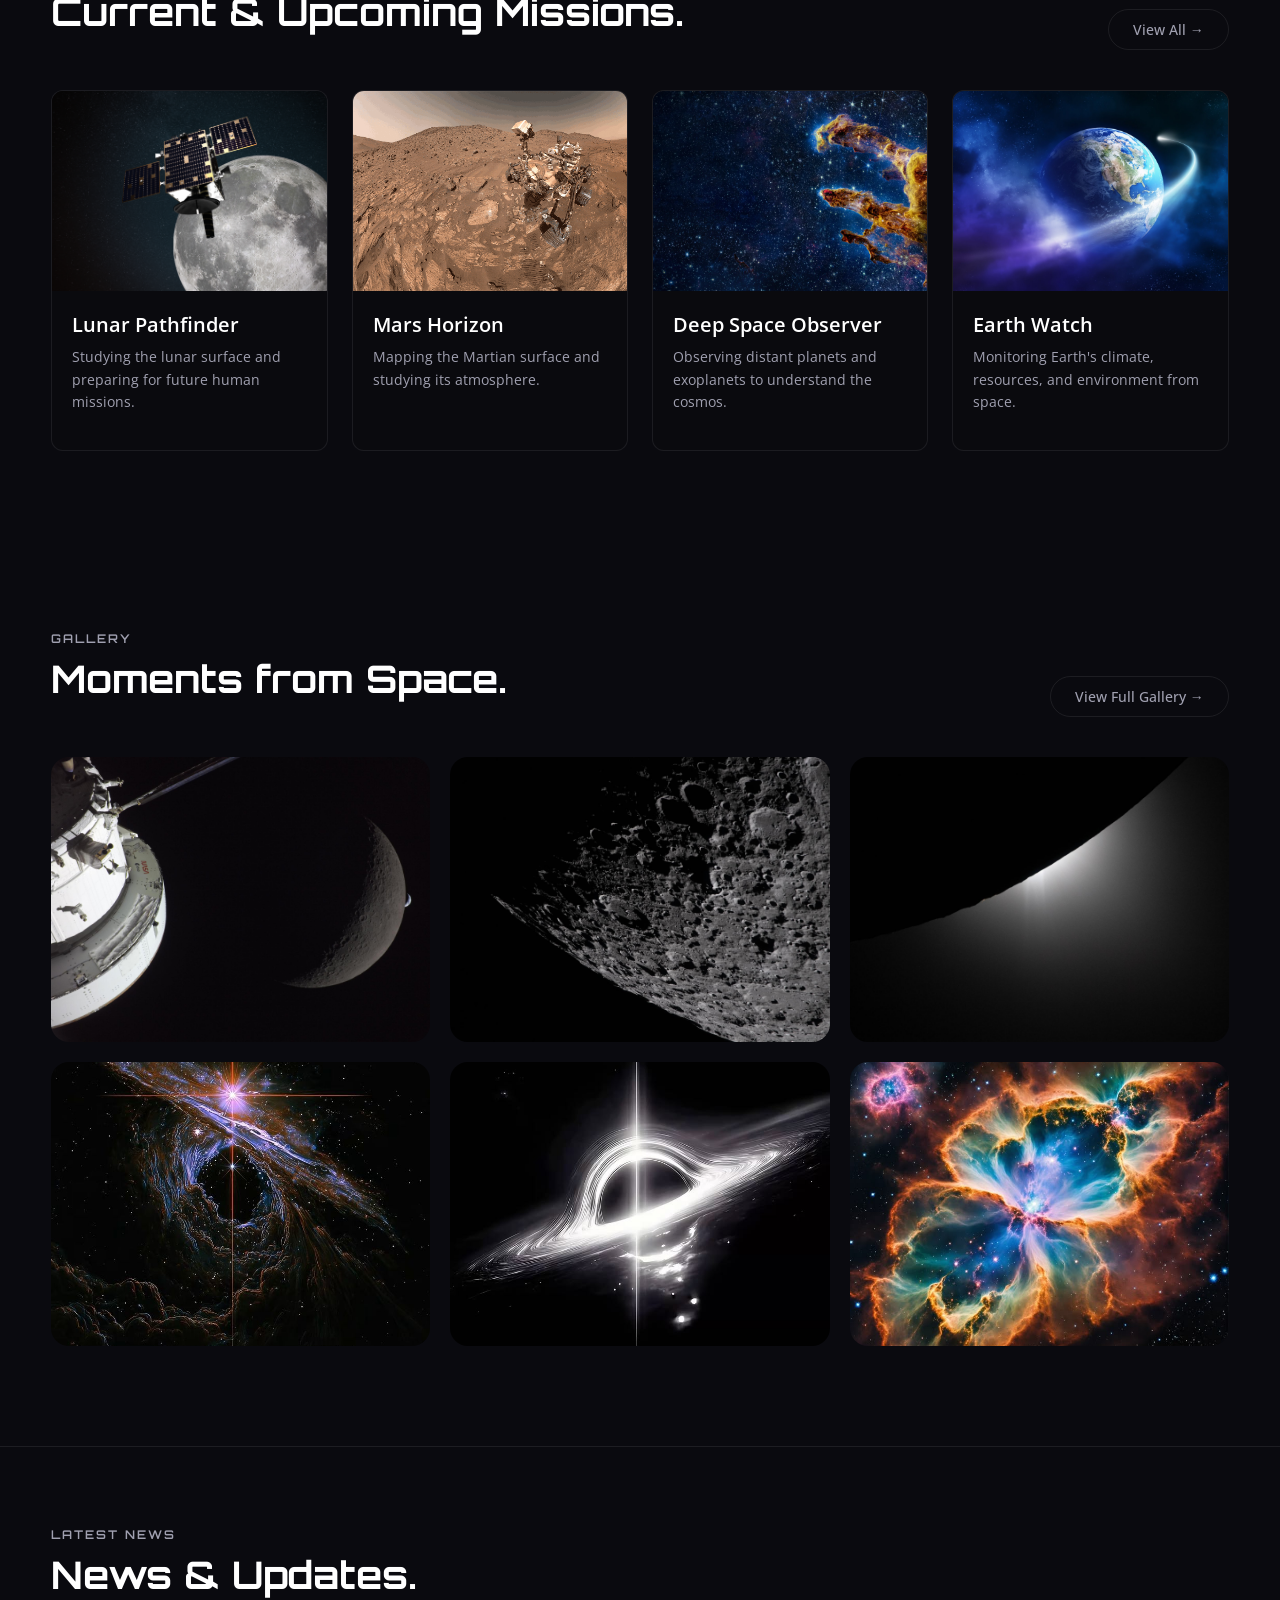
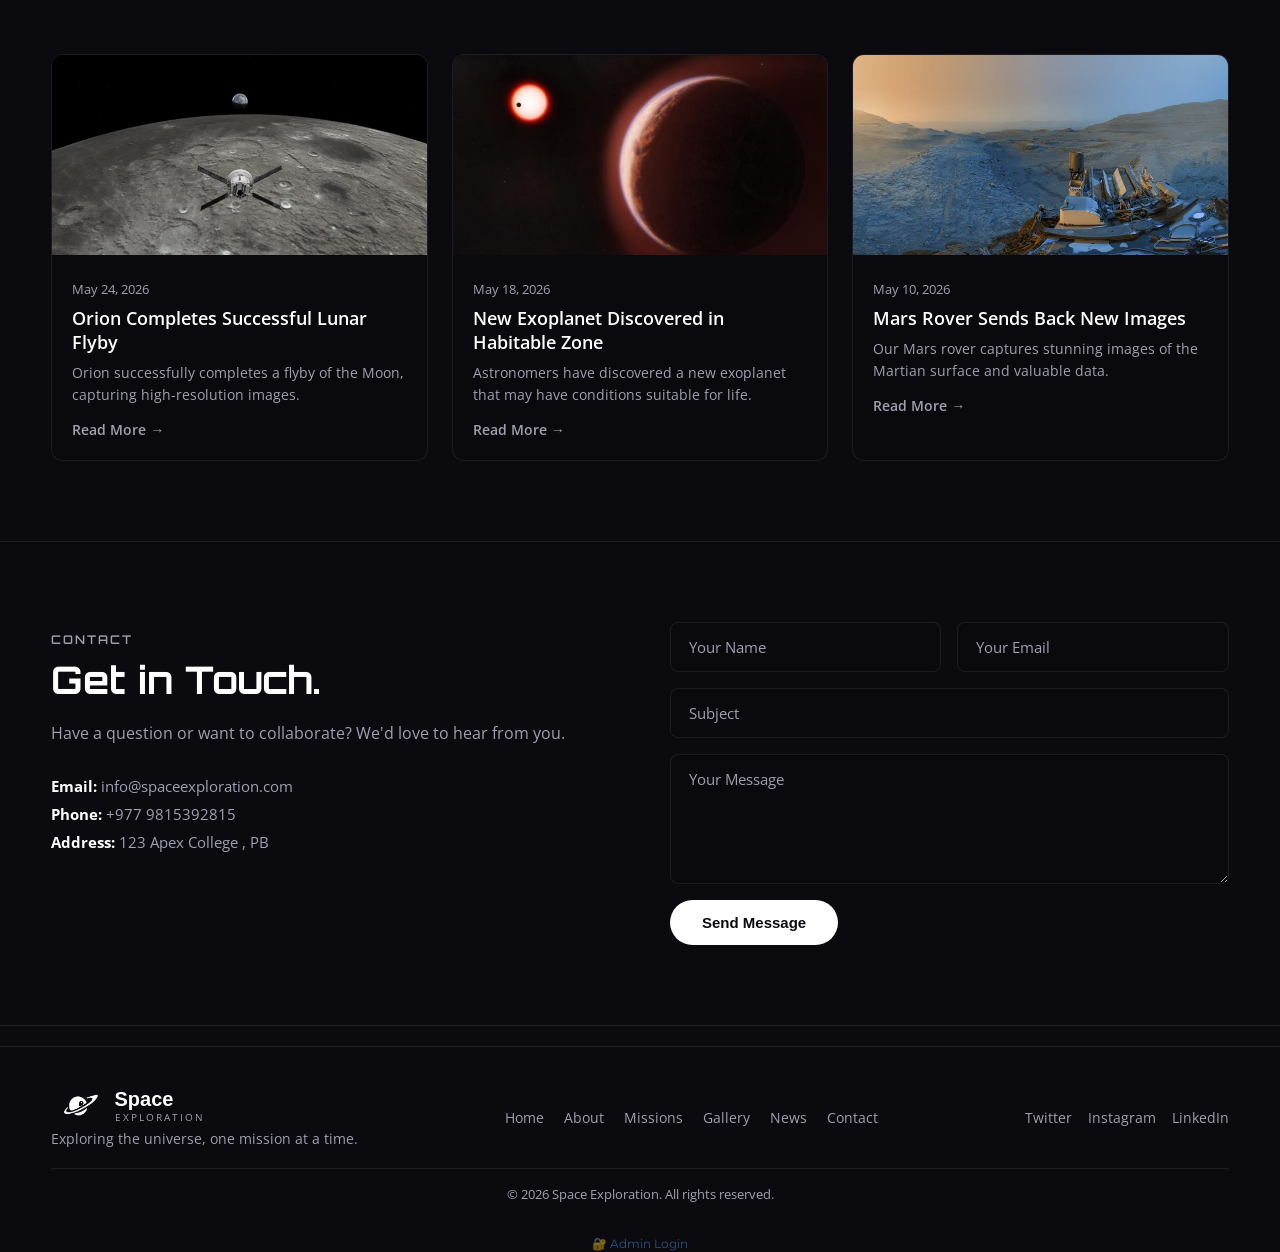
==== commit f04c6694: "added font families ,hero section backhround imgae polishing,responsiveness" ====
--- a/index.html
+++ b/index.html
@@ -7,9 +7,11 @@
     <link rel="stylesheet" href="Style/style.css">
 
     <!-- font family  -->
-    <link rel="preconnect" href="https://fonts.googleapis.com">
+     <!-- monsserat fonts -->
+<link rel="preconnect" href="https://fonts.googleapis.com">
 <link rel="preconnect" href="https://fonts.gstatic.com" crossorigin>
-<link href="https://fonts.googleapis.com/css2?family=Space+Grotesk:wght@500;600;700&family=Inter:wght@400;500;600&display=swap" rel="stylesheet">
+<link href="https://fonts.googleapis.com/css2?family=Boldonse&family=Cinzel:wght@400..900&family=Cormorant+Garamond:ital,wght@0,300..700;1,300..700&family=Montserrat:ital,wght@0,100..900;1,100..900&family=Open+Sans:ital,wght@0,300..800;1,300..800&family=Orbitron:wght@400..900&family=Roboto+Condensed:ital,wght@0,100..900;1,100..900&display=swap" rel="stylesheet">
+
 </head>
 <body>
 
@@ -56,16 +58,17 @@
        
         <div class="hero-background">
 
-            <img src="ASSETS/IMAGES/background.jpg" alt="">
+            <img src="ASSETS/IMAGES/background.png" alt="">
         </div>
         <div class="hero-container">
             <div class="hero-content-right">
                 <h1 class="hero-title">Beyond the Stars</h1>
                 <p class="hero-subtitle">Discover the wonders of the universe and humanity's greatest adventures in space.</p>
-               <a href="#missions" class="btn-primaryherobtn">
-                    Discover More →
+               
+            </div>
+            <a href="#missions" class="btn-primaryherobtn">
+                    Discover More ↓
                 </a>
-            </div>
              
         </div>
     </section>
--- a/Style/style.css
+++ b/Style/style.css
@@ -1,3 +1,22 @@
+/* custom fonts */
+
+/* lastica */
+@font-face {
+    font-family: 'latiska';
+    src: url('/ASSETS/FONTS/FontsFree-Net-Lastica.ttf');
+    font-weight: normal;
+    font-style: normal;
+}
+/* monument font */
+@font-face {
+    font-family: 'monument';
+    src: url('/ASSETS/FONTS/MonumentExtended-Regular.otf');
+    font-weight: 100;
+    font-style: normal;
+}
+
+
+
 * {
     margin: 0;
     padding: 0;
@@ -17,7 +36,8 @@
 }
 
 body {
-    font-family: 'Inter', sans-serif;
+     font-family: "Montserrat", sans-serif;
+  font-optical-sizing: auto;
     background: var(--bg-color);
     color: var(--text-color);
     transition: background 0.3s, color 0.3s;
@@ -42,12 +62,13 @@
     }
     .btn-primaryherobtn{
         color: white !important;
-        background-color: #0a0a0f;
+        background-color: black;
     }
 }
 
 /* navigation */
 .navbar {
+    
     position: fixed;
     top: 0;
     left: 0;
@@ -105,6 +126,10 @@
 }
 
 .nav-menu ul {
+      font-family: "Orbitron", sans-serif;
+  font-optical-sizing: auto;
+
+  font-style: normal;
     display: flex;
     list-style: none;
     gap: 30px;
@@ -257,14 +282,6 @@
     background: var(--bg-color);
 }
 
-.hero-container {
-    width: min(92%, 1200px);
-    display: flex;
-    align-items: center;
-    justify-content: space-between;
-    position: relative;
-    min-height: calc(100vh - 75px);
-}
 
 .hero-background {
     position: absolute;
@@ -279,32 +296,41 @@
     object-fit: cover;
     object-position: center;
 }
-
-.hero-title {
+.hero-container {
+ 
+    display: flex;
+    align-items: center;
+    justify-content: space-between;
     position: relative;
-    left: 40%;
-    font-family: 'Space Grotesk', sans-serif;
-    font-size: 56px;
-    font-weight: 700;
-    letter-spacing: -0.025em;
-    line-height: 1.05;
-    color: var(--text-color);
-    margin: 0 0 14px 0;
-    text-shadow: 0 2px 30px rgba(0, 0, 0, 0.3);
-}
-.hero-subtitle {
-    position: relative;
-    left: 40%;
-    font-size: 18px;
-    font-weight: 400;
-    color: var(--text-muted);
-    line-height: 1.7;
-    margin-left: 0;
-    text-shadow: 0 2px 10px rgba(0, 0, 0, 0.4);
+    flex-direction: column;
+    gap: 8em;
+}
+.hero-container{
+    position: absolute;
+    top: 24%;
+    left: 20%;
+
+}
+
+.hero-content-right{
+    display: flex;
+    flex-direction: column;
+    gap: 1em;
+}
+.hero-title{
+    font-family: 'latiska', sans-serif;
+    font-size: 4em;
+    text-align: center;
+}
+.hero-subtitle{
+    text-align: center;
+     font-family: "Open Sans", sans-serif;
+  font-optical-sizing: auto;
+     font-weight: 100 ;
 }
 
 .btn-primaryherobtn {
-    position: absolute;
+    
     display: inline-block;
     padding: 14px 32px;
     background: var(--text-color);
@@ -316,8 +342,6 @@
     border: none;
     cursor: pointer;
     font-size: 15px;
-    bottom: 25%;
-    left: 30%;
     
     z-index: 2;
 }
@@ -328,34 +352,69 @@
 }
 
 /* hero responsiveness */
-@media (max-width: 992px) {
-    .btn-primaryherobtn {
-        right: 6%;
-        bottom: 12%;
-    }
-    .hero-title,.hero-subtitle{
-         right: 6%;
-        bottom: 12%;
-    }
-}
-
-@media (max-width: 768px) {
-    .btn-primaryherobtn {
-        position: absolute;
-        bottom: 8%;
-        right: auto;
-        left: 5%;
-    }
-}
-
-@media (max-width: 576px) {
-    .btn-primaryherobtn {
+@media (max-width:992px){
+
+    .hero-container{
+        top: 22%;
+        left: 12%;
+        gap: 6rem;
+    }
+
+    .hero-title{
+        font-size: 3.3rem;
+    }
+
+    .hero-subtitle{
+        font-size: 1rem;
+    }
+
+}
+
+@media (max-width:768px){
+
+    .hero-container{
+        top: 18%;
+        left: 50%;
+        transform: translateX(-50%);
+        width: 90%;
+        gap: 4rem;
+    }
+
+    .hero-title{
+        font-size: 2.6rem;
+    }
+
+    .hero-subtitle{
         width: 100%;
-        text-align: center;
-        left: 0;
-        padding-left: 0;
-        padding-right: 0;
-    }
+        font-size: .95rem;
+    }
+
+    .btn-primaryherobtn{
+        position: static;
+    }
+
+}
+
+@media (max-width:480px){
+
+    .hero-container{
+        top: 16%;
+        width: 94%;
+    }
+
+    .hero-title{
+        font-size: 2rem;
+    }
+
+    .hero-subtitle{
+        font-size: .9rem;
+    }
+
+    .btn-primaryherobtn{
+        width: 100%;
+        max-width: 250px;
+    }
+
 }
 
 /* shared section styles */
@@ -364,12 +423,15 @@
 }
 
 .container {
+    font-family: "Open Sans", sans-serif;
     width: min(92%, 1200px);
     margin: 0 auto;
 }
 
 .section-label {
+     font-family: "Orbitron", sans-serif;
     display: block;
+    
     font-size: 12px;
     letter-spacing: 2px;
     text-transform: uppercase;
@@ -379,6 +441,7 @@
 }
 
 .section-title {
+      font-family: "Orbitron", sans-serif;
     font-size: 38px;
     font-weight: 700;
     line-height: 1.2;
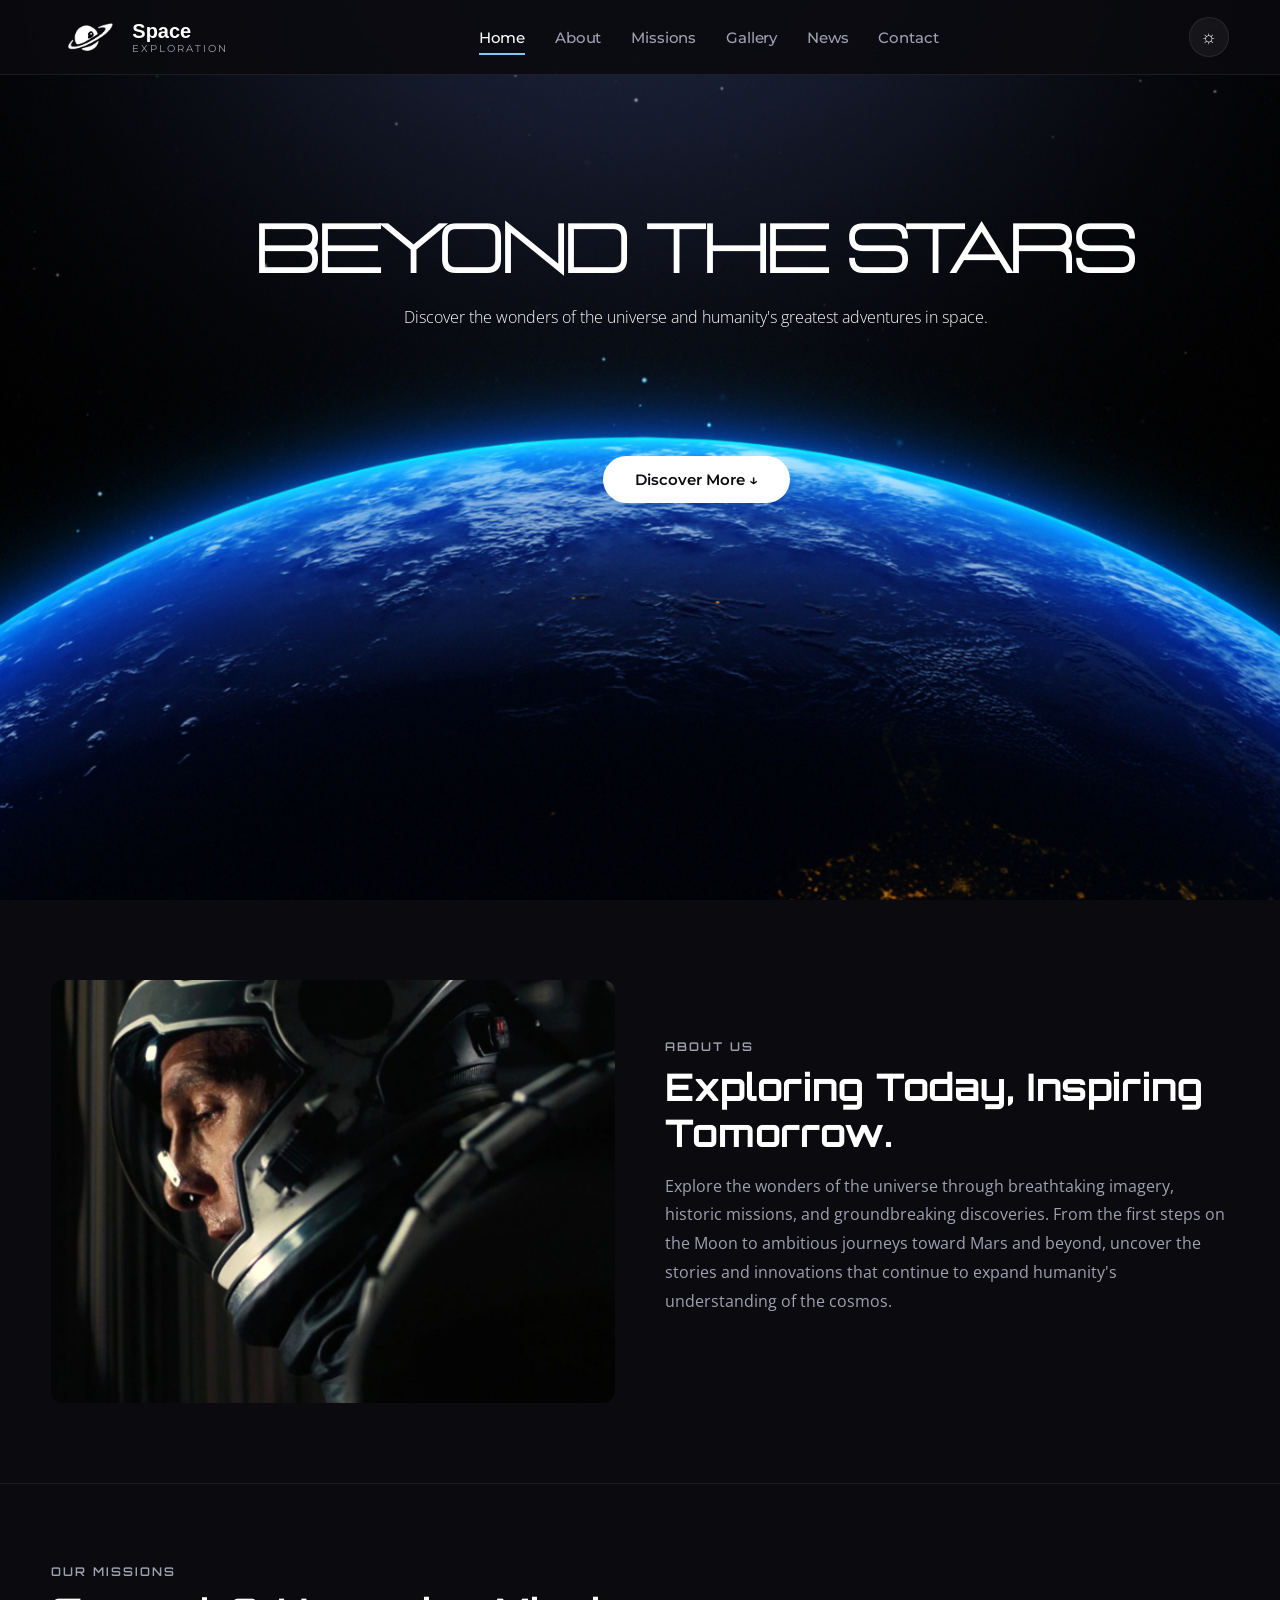
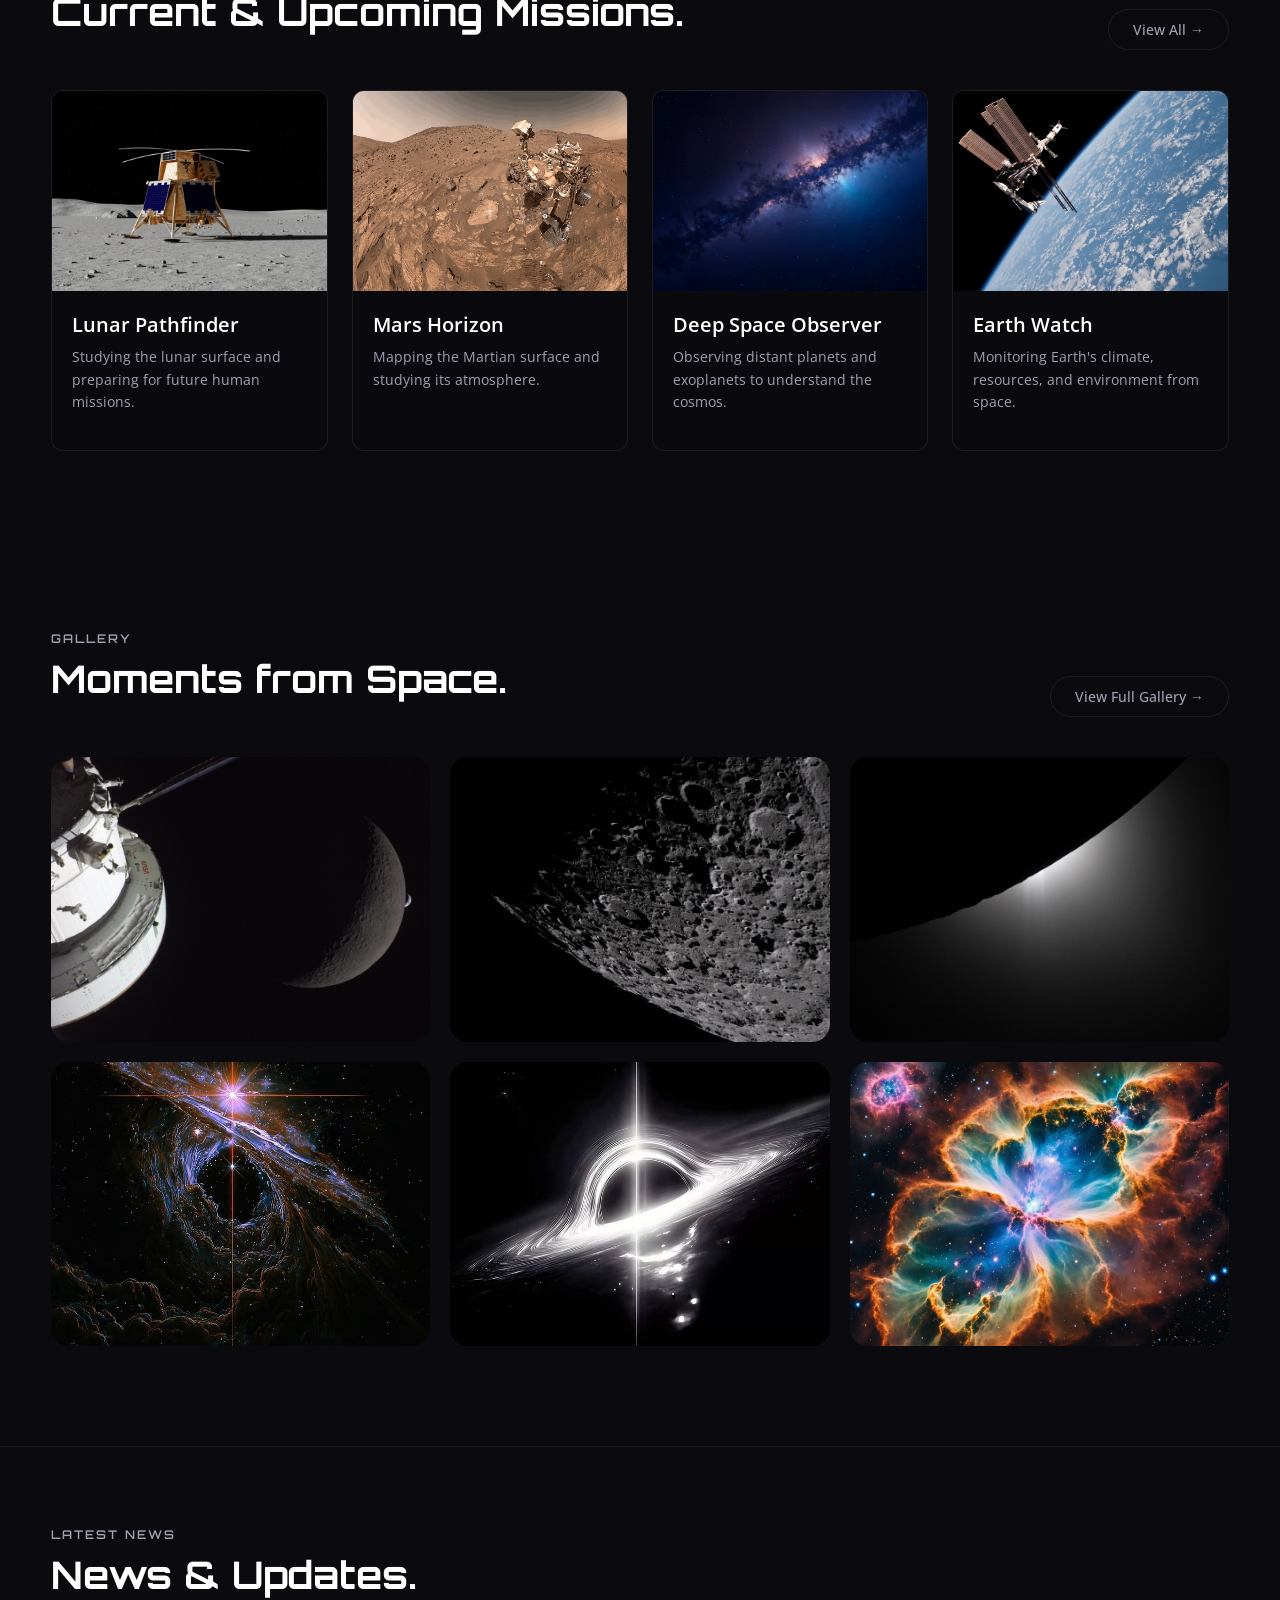
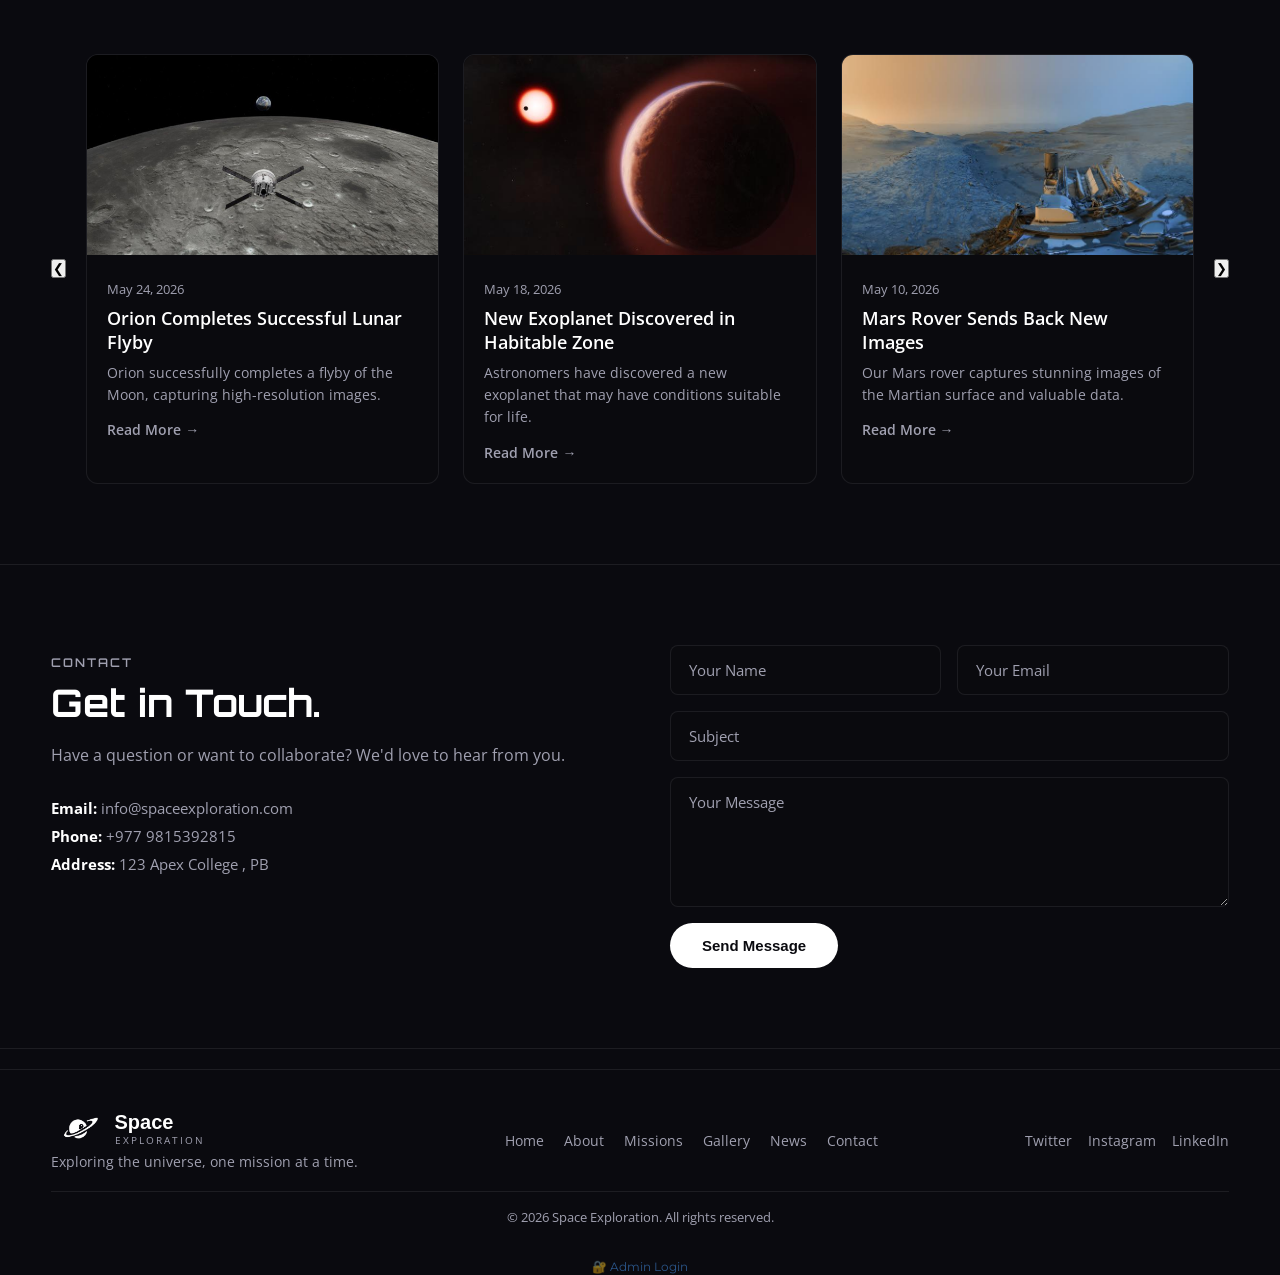
==== commit 67a2bc93: "fixing issues and slider" ====
--- a/index.html
+++ b/index.html
@@ -1,5 +1,6 @@
 <!DOCTYPE html>
 <html lang="en" data-theme="dark">
+
 <head>
     <meta charset="UTF-8">
     <meta name="viewport" content="width=device-width, initial-scale=1.0">
@@ -7,18 +8,21 @@
     <link rel="stylesheet" href="Style/style.css">
 
     <!-- font family  -->
-     <!-- monsserat fonts -->
-<link rel="preconnect" href="https://fonts.googleapis.com">
-<link rel="preconnect" href="https://fonts.gstatic.com" crossorigin>
-<link href="https://fonts.googleapis.com/css2?family=Boldonse&family=Cinzel:wght@400..900&family=Cormorant+Garamond:ital,wght@0,300..700;1,300..700&family=Montserrat:ital,wght@0,100..900;1,100..900&family=Open+Sans:ital,wght@0,300..800;1,300..800&family=Orbitron:wght@400..900&family=Roboto+Condensed:ital,wght@0,100..900;1,100..900&display=swap" rel="stylesheet">
+    <!-- monsserat fonts -->
+    <link rel="preconnect" href="https://fonts.googleapis.com">
+    <link rel="preconnect" href="https://fonts.gstatic.com" crossorigin>
+    <link
+        href="https://fonts.googleapis.com/css2?family=Boldonse&family=Cinzel:wght@400..900&family=Cormorant+Garamond:ital,wght@0,300..700;1,300..700&family=Montserrat:ital,wght@0,100..900;1,100..900&family=Open+Sans:ital,wght@0,300..800;1,300..800&family=Orbitron:wght@400..900&family=Roboto+Condensed:ital,wght@0,100..900;1,100..900&display=swap"
+        rel="stylesheet">
 
 </head>
+
 <body>
 
 
     <header class="navbar">
         <div class="nav-container">
-            
+
             <!-- Logo -->
             <div class="logo">
                 <img src="ASSETS/IMAGES/logo.png" height="40" alt="Logo">
@@ -40,7 +44,7 @@
                 </ul>
             </nav>
 
-          
+
             <div class="nav-actions">
                 <button id="themeToggle" class="theme-btn">☼</button>
                 <button id="mobileToggle" class="hamburger">
@@ -53,9 +57,9 @@
         </div>
     </header>
 
-       <!-- HERO SECTION -->
+    <!-- HERO SECTION -->
     <section id="home" class="hero">
-       
+
         <div class="hero-background">
 
             <img src="ASSETS/IMAGES/background.png" alt="">
@@ -63,41 +67,41 @@
         <div class="hero-container">
             <div class="hero-content-right">
                 <h1 class="hero-title">Beyond the Stars</h1>
-                <p class="hero-subtitle">Discover the wonders of the universe and humanity's greatest adventures in space.</p>
-               
+                <p class="hero-subtitle">Discover the wonders of the universe and humanity's greatest adventures in
+                    space.</p>
+
             </div>
             <a href="#missions" class="btn-primaryherobtn">
-                    Discover More ↓
-                </a>
-             
-        </div>
-    </section>
-
-   
-      <!-- ABOUT SECTION -->
+                Discover More ↓
+            </a>
+
+        </div>
+    </section>
+
+
+    <!-- ABOUT SECTION -->
     <section id="about" class="section about">
         <div class="container">
             <div class="about-grid">
                 <div class="about-image-wrapper">
-                    <img 
-                        src="ASSETS/IMAGES/astraunaut.jpg" 
-                        alt="Astronaut" 
-                        class="about-img"
-                    />
+                    <img src="ASSETS/IMAGES/astraunaut.jpg" alt="Astronaut" class="about-img" />
                 </div>
                 <div class="about-content">
                     <span class="section-label">About Us</span>
                     <h2 class="section-title">Exploring Today, Inspiring Tomorrow.</h2>
                     <p class="section-desc">
-                       Explore the wonders of the universe through breathtaking imagery, historic missions, and groundbreaking discoveries. From the first steps on the Moon to ambitious journeys toward Mars and beyond, uncover the stories and innovations that continue to expand humanity's understanding of the cosmos.
+                        Explore the wonders of the universe through breathtaking imagery, historic missions, and
+                        groundbreaking discoveries. From the first steps on the Moon to ambitious journeys toward Mars
+                        and beyond, uncover the stories and innovations that continue to expand humanity's understanding
+                        of the cosmos.
                     </p>
-                
-                </div>
-            </div>
-        </div>
-    </section>
-
-        <!--  MISSIONS SECTION  -->
+
+                </div>
+            </div>
+        </div>
+    </section>
+
+    <!--  MISSIONS SECTION  -->
     <section id="missions" class="section missions">
         <div class="container">
             <div class="section-header">
@@ -113,12 +117,12 @@
                 <!-- Mission Card 1 -->
                 <div class="mission-card">
                     <div class="card-image">
-                        <img src="ASSETS/IMAGES/MISSONS/Lunar_Pathfinder.png" alt="Lunar Pathfinder" />
+                        <img src="ASSETS/IMAGES/MISSONS/image-84-1024x576.png.webp" alt="Lunar Pathfinder" />
                     </div>
                     <div class="card-body">
                         <h3 class="card-title">Lunar Pathfinder</h3>
                         <p class="card-desc">Studying the lunar surface and preparing for future human missions.</p>
-                       
+
                     </div>
                 </div>
 
@@ -130,38 +134,38 @@
                     <div class="card-body">
                         <h3 class="card-title">Mars Horizon</h3>
                         <p class="card-desc">Mapping the Martian surface and studying its atmosphere.</p>
-                        
+
                     </div>
                 </div>
 
                 <!-- Mission Card 3 -->
                 <div class="mission-card">
                     <div class="card-image">
-                        <img src="ASSETS/IMAGES/MISSONS/deepspace.webp" alt="Deep Space Observer" />
+                        <img src="ASSETS/IMAGES/MISSONS/deepspace.avif" alt="Deep Space Observer" />
                     </div>
                     <div class="card-body">
                         <h3 class="card-title">Deep Space Observer</h3>
                         <p class="card-desc">Observing distant planets and exoplanets to understand the cosmos.</p>
-                       
+
                     </div>
                 </div>
 
                 <!-- Mission Card 4 -->
                 <div class="mission-card">
                     <div class="card-image">
-                        <img src="ASSETS/IMAGES/MISSONS/Beautiful-Earth-planet-asteroid-comet-2560x1920.jpg" alt="Earth Watch" />
+                        <img src="ASSETS/IMAGES/MISSONS/earthwatc.jpg" alt="Earth Watch" />
                     </div>
                     <div class="card-body">
                         <h3 class="card-title">Earth Watch</h3>
                         <p class="card-desc">Monitoring Earth's climate, resources, and environment from space.</p>
-                       
-                    </div>
-                </div>
-            </div>
-        </div>
-    </section>
-
-        <!--  GALLERY SECTION-->
+
+                    </div>
+                </div>
+            </div>
+        </div>
+    </section>
+
+    <!--  GALLERY SECTION-->
     <section id="gallery" class="section gallery">
         <div class="container">
             <div class="section-header">
@@ -189,7 +193,7 @@
                 <div class="gallery-item">
                     <img src="ASSETS/IMAGES/GALLERY/gallery5.jpg" alt="Jupiter" />
                 </div>
-                 <div class="gallery-item">
+                <div class="gallery-item">
                     <img src="ASSETS/IMAGES/GALLERY/gallery6.jpg" alt="Jupiter" />
                 </div>
 
@@ -197,51 +201,105 @@
         </div>
     </section>
 
-        <!-- NEWS SECTION-->
-    <section id="news" class="section news">
-        <div class="container">
-            <div class="section-header">
-                <div>
-                    <span class="section-label">Latest News</span>
-                    <h2 class="section-title">News &amp; Updates.</h2>
-                </div>
-            </div>
-            <div class="news-grid">
-                <!-- News Card 1 -->
-                <div class="news-card">
-                    <img src="ASSETS/IMAGES/NEWS/NEWS1" alt="Orion Launch" class="news-img" />
-                    <div class="news-body">
-                        <span class="news-date">May 24, 2026</span>
-                        <h3 class="news-title">Orion Completes Successful Lunar Flyby</h3>
-                        <p class="news-desc">Orion successfully completes a flyby of the Moon, capturing high-resolution images.</p>
-                        <a href="https://www.extremetech.com/extreme/341055-nasa-orion-successfully-completes-lunar-flyby" class="read-more" target="_blank">Read More →</a>
-                    </div>
-                </div>
-
-                <!-- News Card 2 -->
-                <div class="news-card">
-                    <img src="ASSETS/IMAGES/NEWS/NEWS2.jpg" alt="Exoplanet" class="news-img" />
-                    <div class="news-body">
-                        <span class="news-date">May 18, 2026</span>
-                        <h3 class="news-title">New Exoplanet Discovered in Habitable Zone</h3>
-                        <p class="news-desc">Astronomers have discovered a new exoplanet that may have conditions suitable for life.</p>
-                        <a href="https://www.cfa.harvard.edu/news/first-atmosphere-detected-habitable-zone-rocky-world" target="_blank" class="read-more">Read More →</a>
-                    </div>
-                </div>
-
-                <!-- News Card 3 -->
-                <div class="news-card">
-                    <img src="ASSETS/IMAGES/NEWS/news3.jpeg" alt="Mars Rover" class="news-img" />
-                    <div class="news-body">
-                        <span class="news-date">May 10, 2026</span>
-                        <h3 class="news-title">Mars Rover Sends Back New Images</h3>
-                        <p class="news-desc">Our Mars rover captures stunning images of the Martian surface and valuable data.</p>
-                        <a href="https://mars.nasa.gov/mars2020/multimedia/raw-images/" class="read-more" target="_blank">Read More →</a>
-                    </div>
-                </div>
-            </div>
-        </div>
-    </section>
+    <!-- NEWS SECTION-->
+ <section id="news" class="section news">
+    <div class="container">
+        <div class="section-header">
+            <div>
+                <span class="section-label">Latest News</span>
+                <h2 class="section-title">News &amp; Updates.</h2>
+            </div>
+        </div>
+
+        <div class="news-slider">
+
+            <button id="prevBtn" class="slider-btn">❮</button>
+
+            <div class="news-wrapper">
+                <div class="news-grid">
+
+                    <!-- News Card 1 -->
+                    <div class="news-card">
+                        <img src="ASSETS/IMAGES/NEWS/NEWS1" alt="Orion Launch" class="news-img" />
+                        <div class="news-body">
+                            <span class="news-date">May 24, 2026</span>
+                            <h3 class="news-title">Orion Completes Successful Lunar Flyby</h3>
+                            <p class="news-desc">
+                                Orion successfully completes a flyby of the Moon, capturing high-resolution images.
+                            </p>
+                            <a href="https://www.extremetech.com/extreme/341055-nasa-orion-successfully-completes-lunar-flyby"
+                                class="read-more" target="_blank">Read More →</a>
+                        </div>
+                    </div>
+
+                    <!-- News Card 2 -->
+                    <div class="news-card">
+                        <img src="ASSETS/IMAGES/NEWS/NEWS2.jpg" alt="Exoplanet" class="news-img" />
+                        <div class="news-body">
+                            <span class="news-date">May 18, 2026</span>
+                            <h3 class="news-title">New Exoplanet Discovered in Habitable Zone</h3>
+                            <p class="news-desc">
+                                Astronomers have discovered a new exoplanet that may have conditions suitable for life.
+                            </p>
+                            <a href="https://www.cfa.harvard.edu/news/first-atmosphere-detected-habitable-zone-rocky-world"
+                                target="_blank" class="read-more">Read More →</a>
+                        </div>
+                    </div>
+
+                    <!-- News Card 3 -->
+                    <div class="news-card">
+                        <img src="ASSETS/IMAGES/NEWS/news3.jpeg" alt="Mars Rover" class="news-img" />
+                        <div class="news-body">
+                            <span class="news-date">May 10, 2026</span>
+                            <h3 class="news-title">Mars Rover Sends Back New Images</h3>
+                            <p class="news-desc">
+                                Our Mars rover captures stunning images of the Martian surface and valuable data.
+                            </p>
+                            <a href="https://mars.nasa.gov/mars2020/multimedia/raw-images/"
+                                class="read-more" target="_blank">Read More →</a>
+                        </div>
+                    </div>
+
+                    <!-- News Card 4 -->
+                    <div class="news-card">
+                        <img src="ASSETS/IMAGES/NEWS/news4.jpg" alt="Roman Space Telescope" class="news-img" />
+                        <div class="news-body">
+                            <span class="news-date">July 30, 2026</span>
+                            <h3 class="news-title">NASA's Roman Space Telescope Ready for Launch</h3>
+                            <p class="news-desc">
+                                NASA's Nancy Grace Roman Space Telescope has completed final preparations and is scheduled
+                                to launch soon, promising groundbreaking discoveries about dark matter, dark energy, and
+                                distant exoplanets.
+                            </p>
+                            <a href="https://www.space.com/astronomy/its-going-to-do-things-that-currently-are-impossible-the-roman-space-telescope-nasas-next-great-observatory-is-ready-to-launch-aug-30"
+                                class="read-more" target="_blank">Read More →</a>
+                        </div>
+                    </div>
+
+                    <!-- News Card 5 -->
+                    <div class="news-card">
+                        <img src="ASSETS/IMAGES/NEWS/news5.jpg" alt="Artemis III" class="news-img" />
+                        <div class="news-body">
+                            <span class="news-date">July 15, 2026</span>
+                            <h3 class="news-title">NASA Advances Artemis III Moon Mission</h3>
+                            <p class="news-desc">
+                                NASA has announced major progress on the Artemis III mission, including successful lunar
+                                lander testing that will support humanity's return to the Moon in preparation for future
+                                Mars exploration.
+                            </p>
+                            <a href="https://www.nasa.gov/artemis-iii-news-and-updates/"
+                                class="read-more" target="_blank">Read More →</a>
+                        </div>
+                    </div>
+
+                </div>
+            </div>
+
+            <button id="nextBtn" class="slider-btn">❯</button>
+
+        </div>
+    </div>
+</section>
 
     <!-- CONTACT SECTION  -->
     <section id="contact" class="section contact">
@@ -270,7 +328,7 @@
         </div>
     </section>
 
-        <!-- FOOTER -->
+    <!-- FOOTER -->
     <footer class="footer">
         <div class="container">
             <div class="footer-simple">
@@ -311,11 +369,12 @@
         </div>
     </footer>
     <!-- Adding this to footer so it is comfortable -->
-<div style="text-align: center; margin-top: 10px;">
-    <a href="admin.html" style="color: #4a9eff; text-decoration: none; font-size: 12px; opacity: 0.5;">
-        🔐 Admin Login
-    </a>
-</div>
+    <div style="text-align: center; margin-top: 10px;">
+        <a href="admin.html" style="color: #4a9eff; text-decoration: none; font-size: 12px; opacity: 0.5;">
+            🔐 Admin Login
+        </a>
+    </div>
     <script src="JS/script.js"></script>
 </body>
+
 </html>
--- a/Style/style.css
+++ b/Style/style.css
@@ -126,9 +126,7 @@
 }
 
 .nav-menu ul {
-      font-family: "Orbitron", sans-serif;
-  font-optical-sizing: auto;
-
+   
   font-style: normal;
     display: flex;
     list-style: none;
@@ -753,6 +751,35 @@
     padding-left: 4px;
 }
 
+/* news ko image slider paxi haleko */
+.news-slider{
+    display:flex;
+    align-items:center;
+    gap:20px;
+}
+
+.news-wrapper{
+    overflow:hidden;
+    width:100%;
+}
+
+.news-grid{
+    display:flex;
+    gap:24px;
+    transition:.4s;
+}
+
+.news-card{
+    min-width:calc((100% - 48px)/3);
+}
+.news-wrapper{
+    overflow:hidden;
+    width:100%;
+}
+
+.news-card{
+    flex:0 0 calc((100% - 48px)/3);
+}
 /* news responsiveness */
 @media (max-width: 992px) {
     .news-grid {
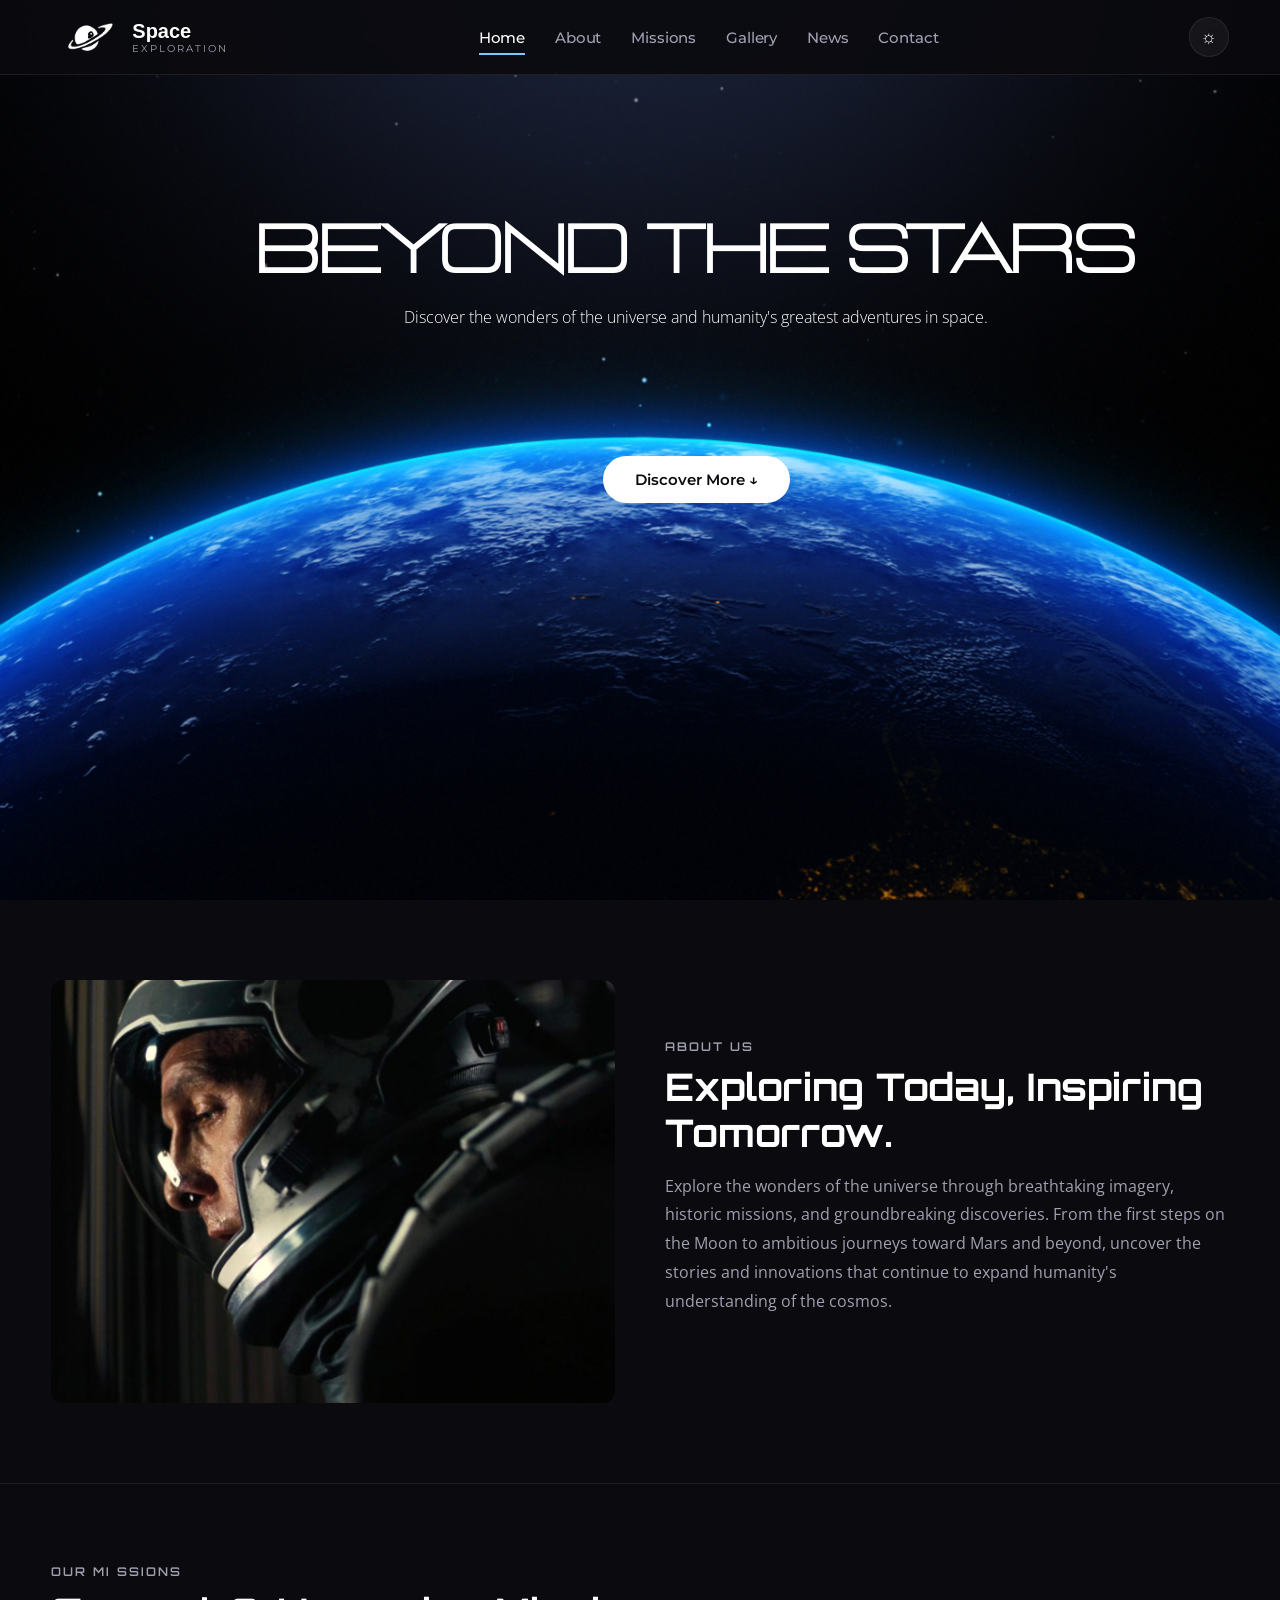
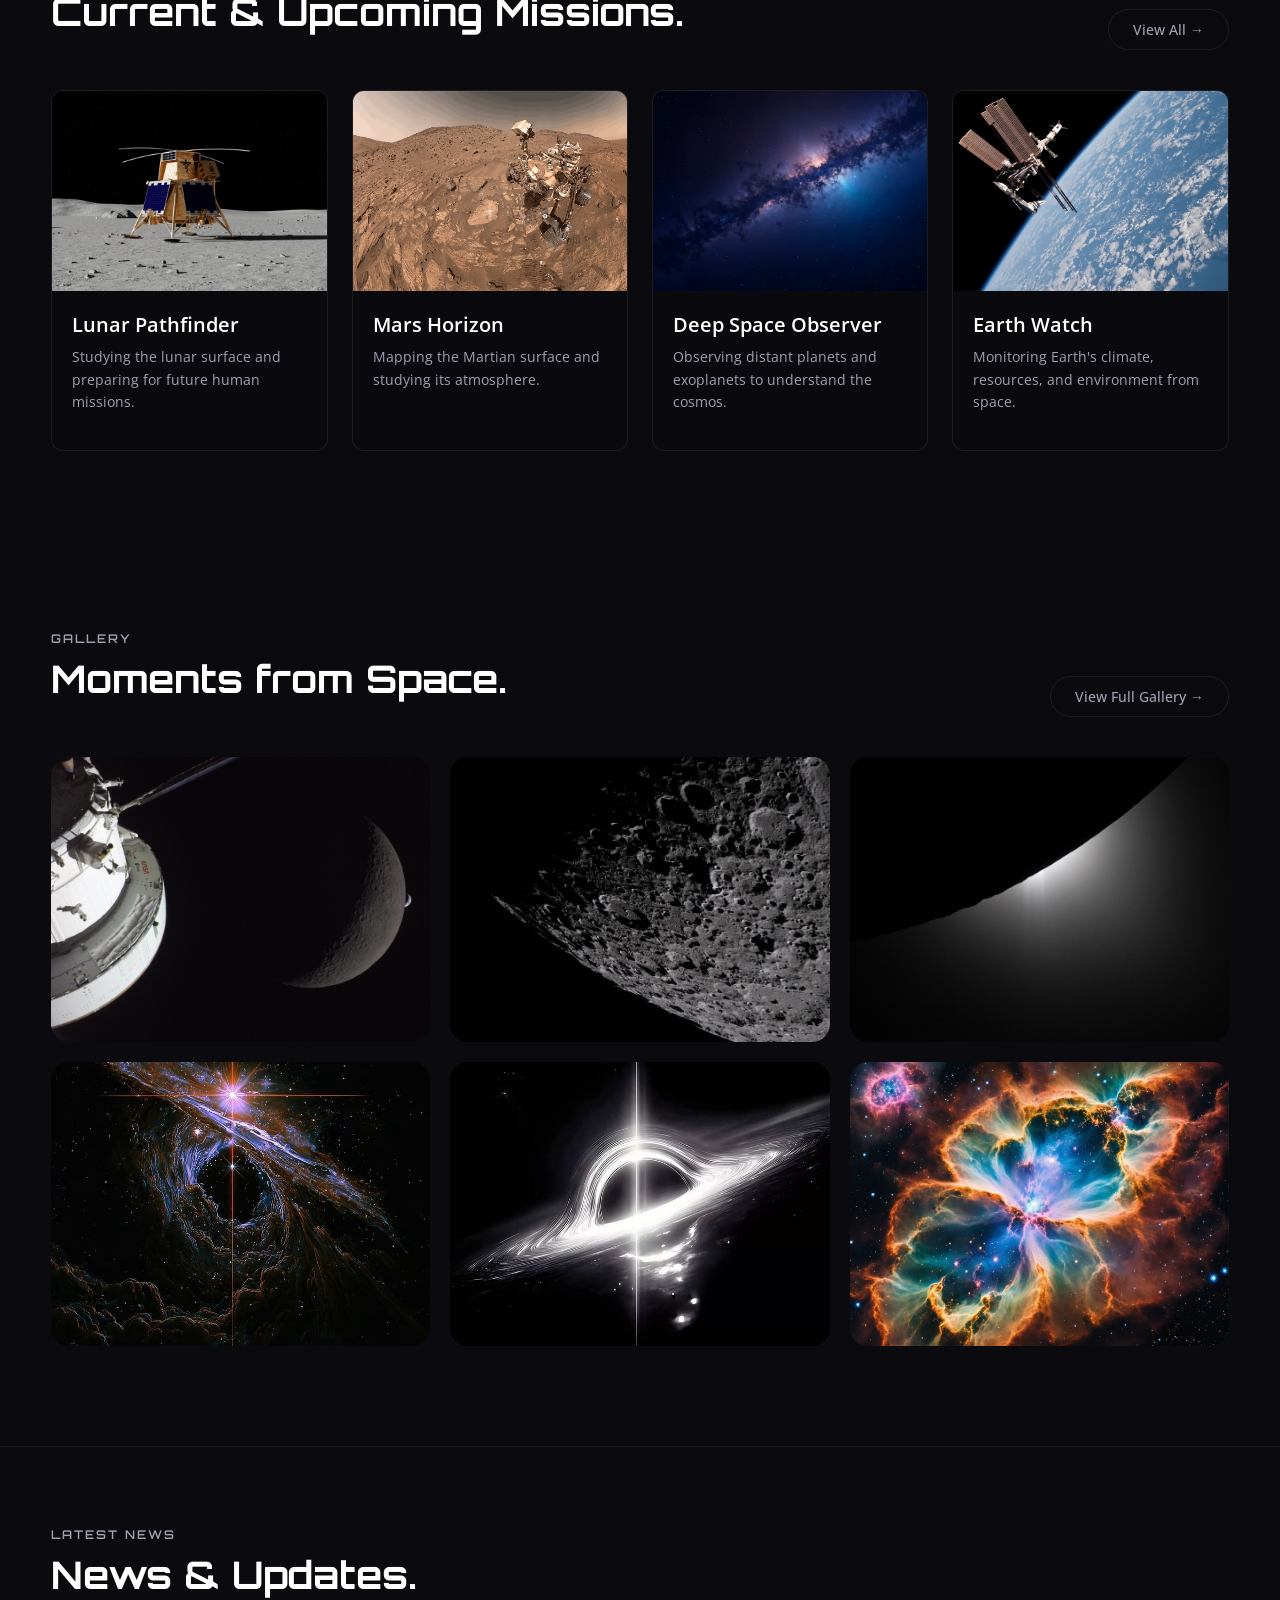
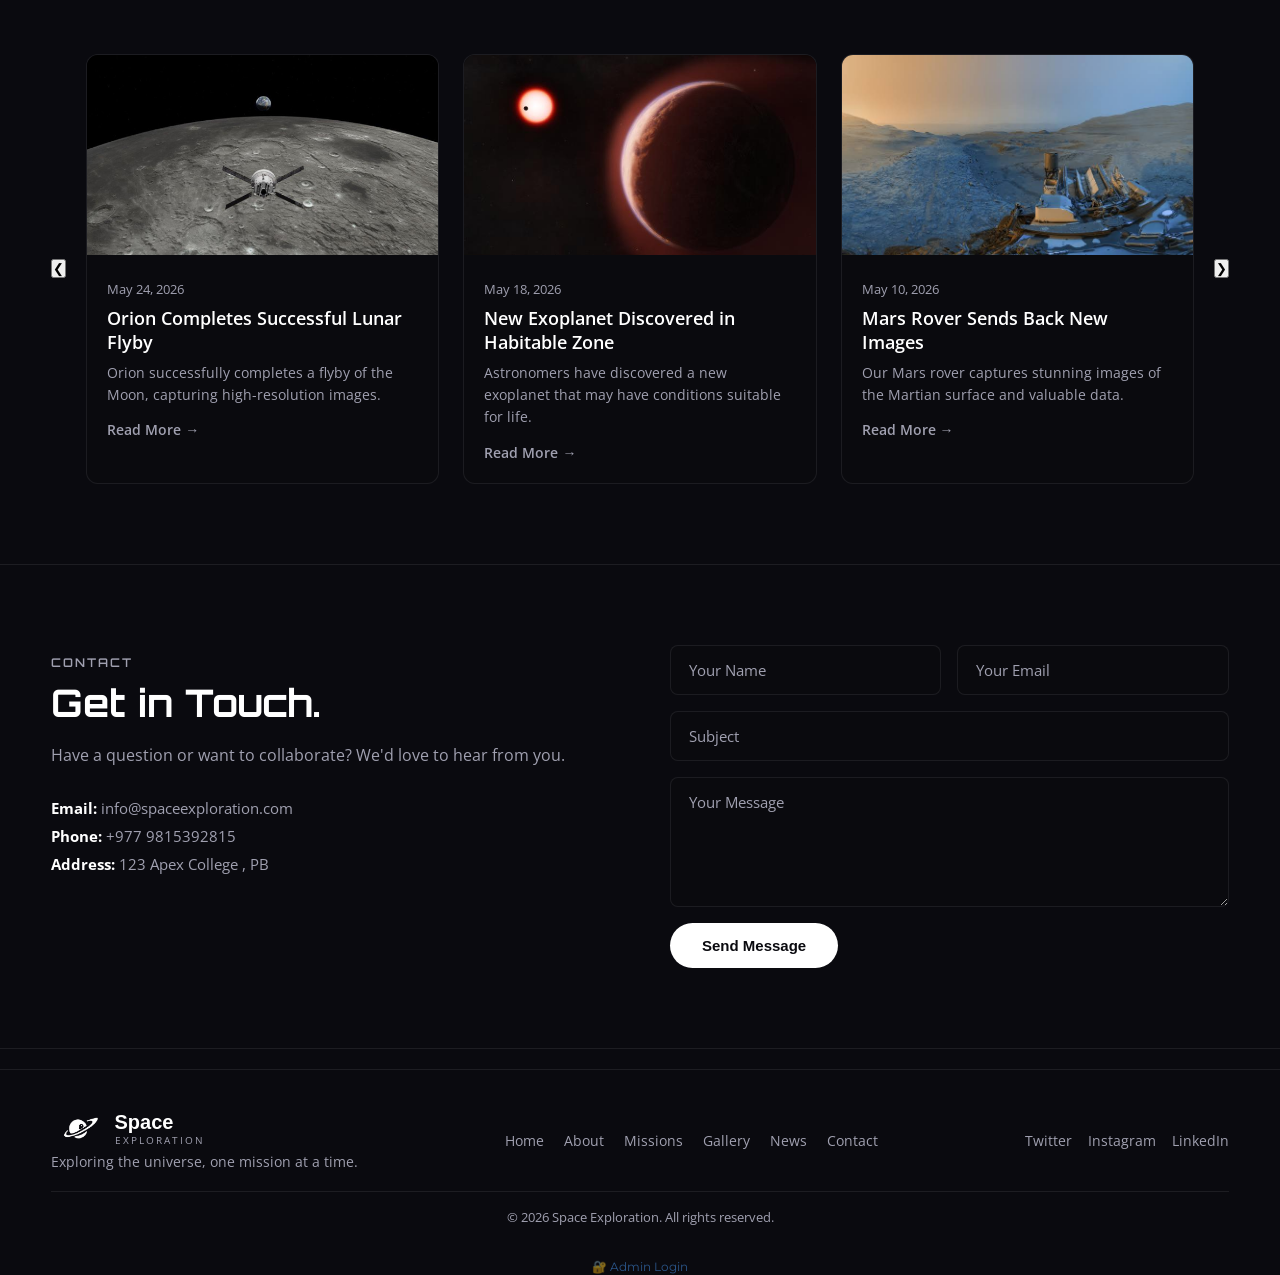
==== commit 796c42a6: "slider" ====
--- a/index.html
+++ b/index.html
@@ -106,7 +106,7 @@
         <div class="container">
             <div class="section-header">
                 <div>
-                    <span class="section-label">Our Missions</span>
+                    <span class="section-label">Our Mi ssions</span>
                     <h2 class="section-title">Current &amp; Upcoming Missions.</h2>
                 </div>
                 <a href="misson.html" class="btn-outline">
--- a/Style/style.css
+++ b/Style/style.css
@@ -178,7 +178,7 @@
     color: var(--text-color);
     font-size: 18px;
     cursor: pointer;
-    transition: all 0.3s;
+    
     display: flex;
     align-items: center;
     justify-content: center;
@@ -424,12 +424,12 @@
     font-family: "Open Sans", sans-serif;
     width: min(92%, 1200px);
     margin: 0 auto;
+
 }
 
 .section-label {
      font-family: "Orbitron", sans-serif;
     display: block;
-    
     font-size: 12px;
     letter-spacing: 2px;
     text-transform: uppercase;
@@ -560,7 +560,7 @@
 
 /* missions */
 .missions {
-    padding: 80px 0;
+    
     border-top: 1px solid var(--border);
 }
 
@@ -688,12 +688,6 @@
     border-top: 1px solid var(--border);
 }
 
-.news-grid {
-    display: grid;
-    grid-template-columns: repeat(3, 1fr);
-    gap: 24px;
-}
-
 .news-card {
     background: var(--bg-nav);
     border: 1px solid var(--border);
@@ -769,32 +763,72 @@
     transition:.4s;
 }
 
-.news-card{
-    min-width:calc((100% - 48px)/3);
-}
-.news-wrapper{
-    overflow:hidden;
-    width:100%;
-}
+
 
 .news-card{
     flex:0 0 calc((100% - 48px)/3);
 }
-/* news responsiveness */
-@media (max-width: 992px) {
-    .news-grid {
-        grid-template-columns: 1fr 1fr;
-    }
-}
-
-@media (max-width: 576px) {
-    .news-grid {
-        grid-template-columns: 1fr;
-    }
-
-    .news-img {
-        height: 180px;
-    }
+/*news reponsiveness*/
+@media (max-width:992px){
+
+    .news-slider{
+        gap:12px;
+    }
+
+    .news-card{
+       flex: 0 0 33.33%;
+    }
+
+    .news-img{
+        height:190px;
+    }
+
+}
+
+/* Mobile */
+@media (max-width:768px){
+
+    .news-slider{
+        gap:8px;
+    }
+
+    .news-card{
+        flex:0 0 100%;
+    }
+
+    .news-img{
+        height:180px;
+    }
+
+    .news-body{
+        padding:18px;
+    }
+
+    .news-title{
+        font-size:17px;
+    }
+
+}
+
+/* Small phones */
+@media (max-width:480px){
+
+    .news{
+        padding:60px 0;
+    }
+
+    .news-img{
+        height:170px;
+    }
+
+    .news-title{
+        font-size:16px;
+    }
+
+    .news-desc{
+        font-size:13px;
+    }
+
 }
 
 /* contact */
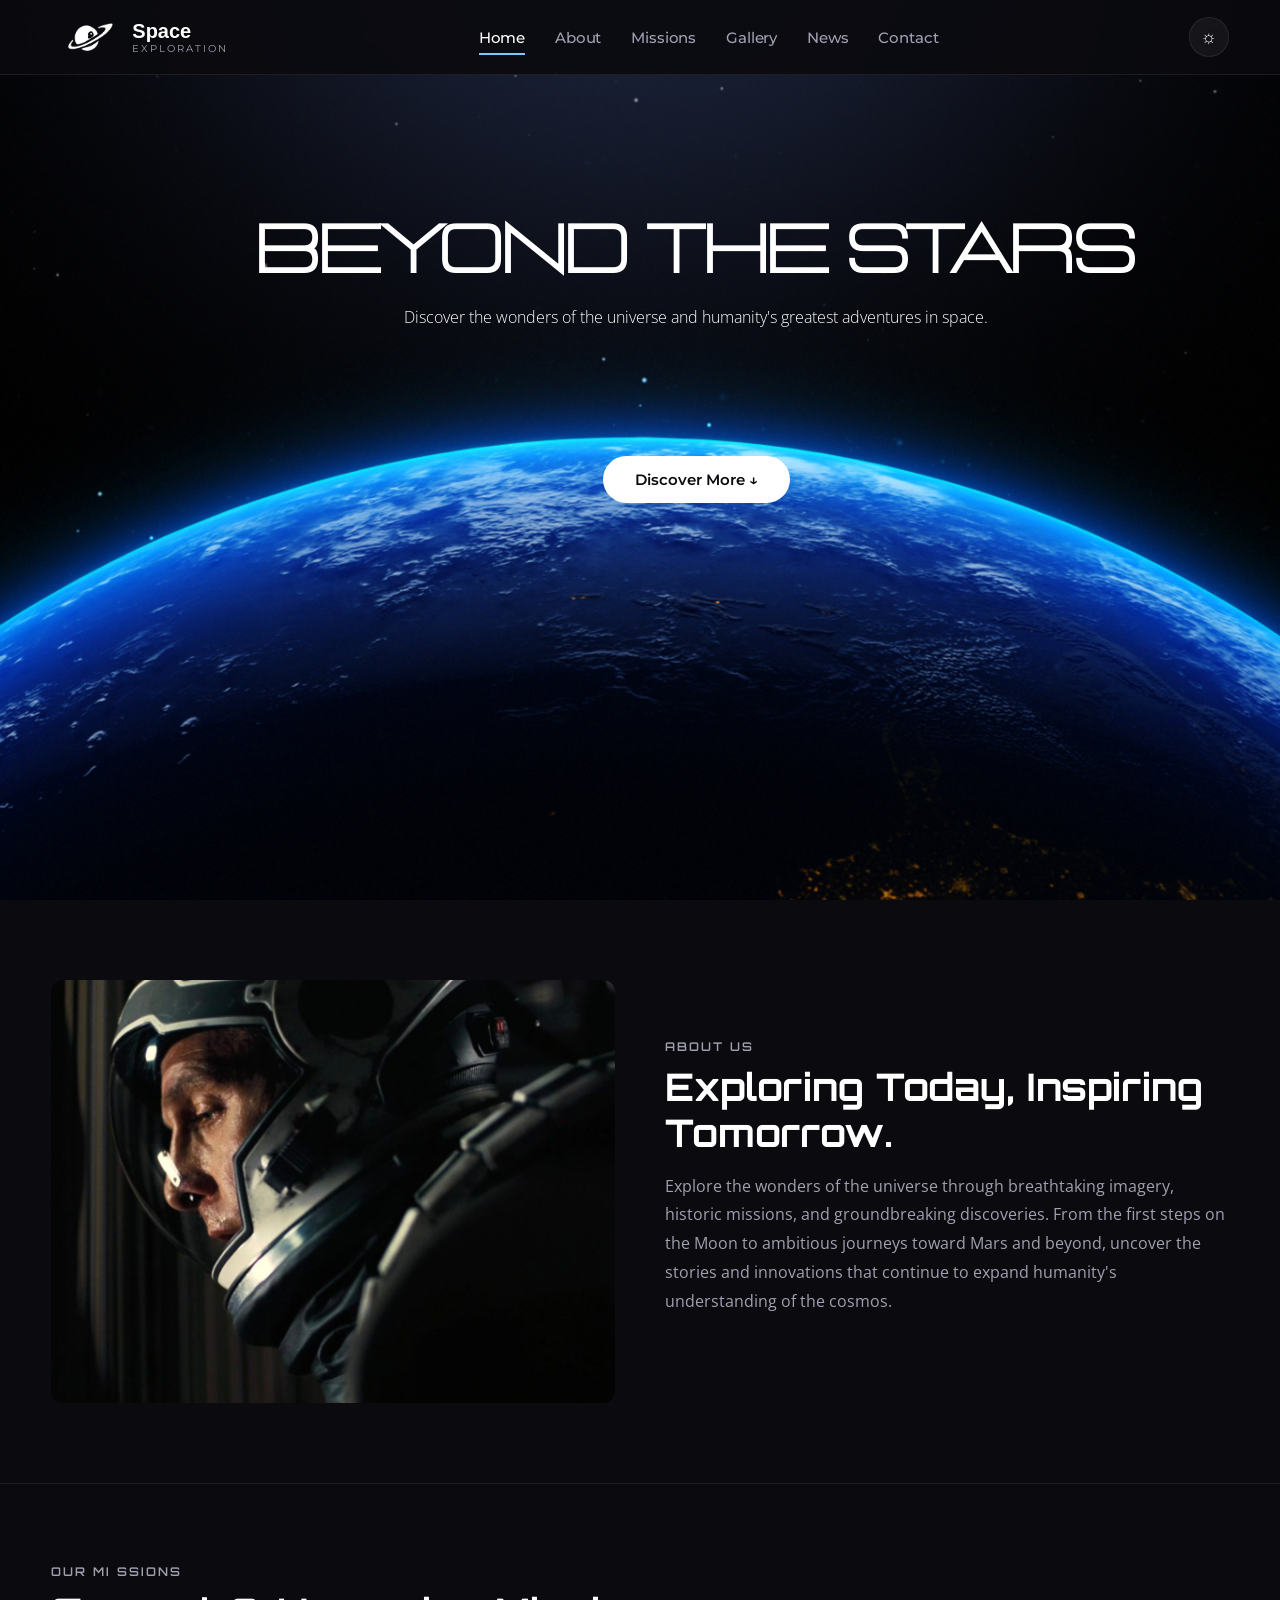
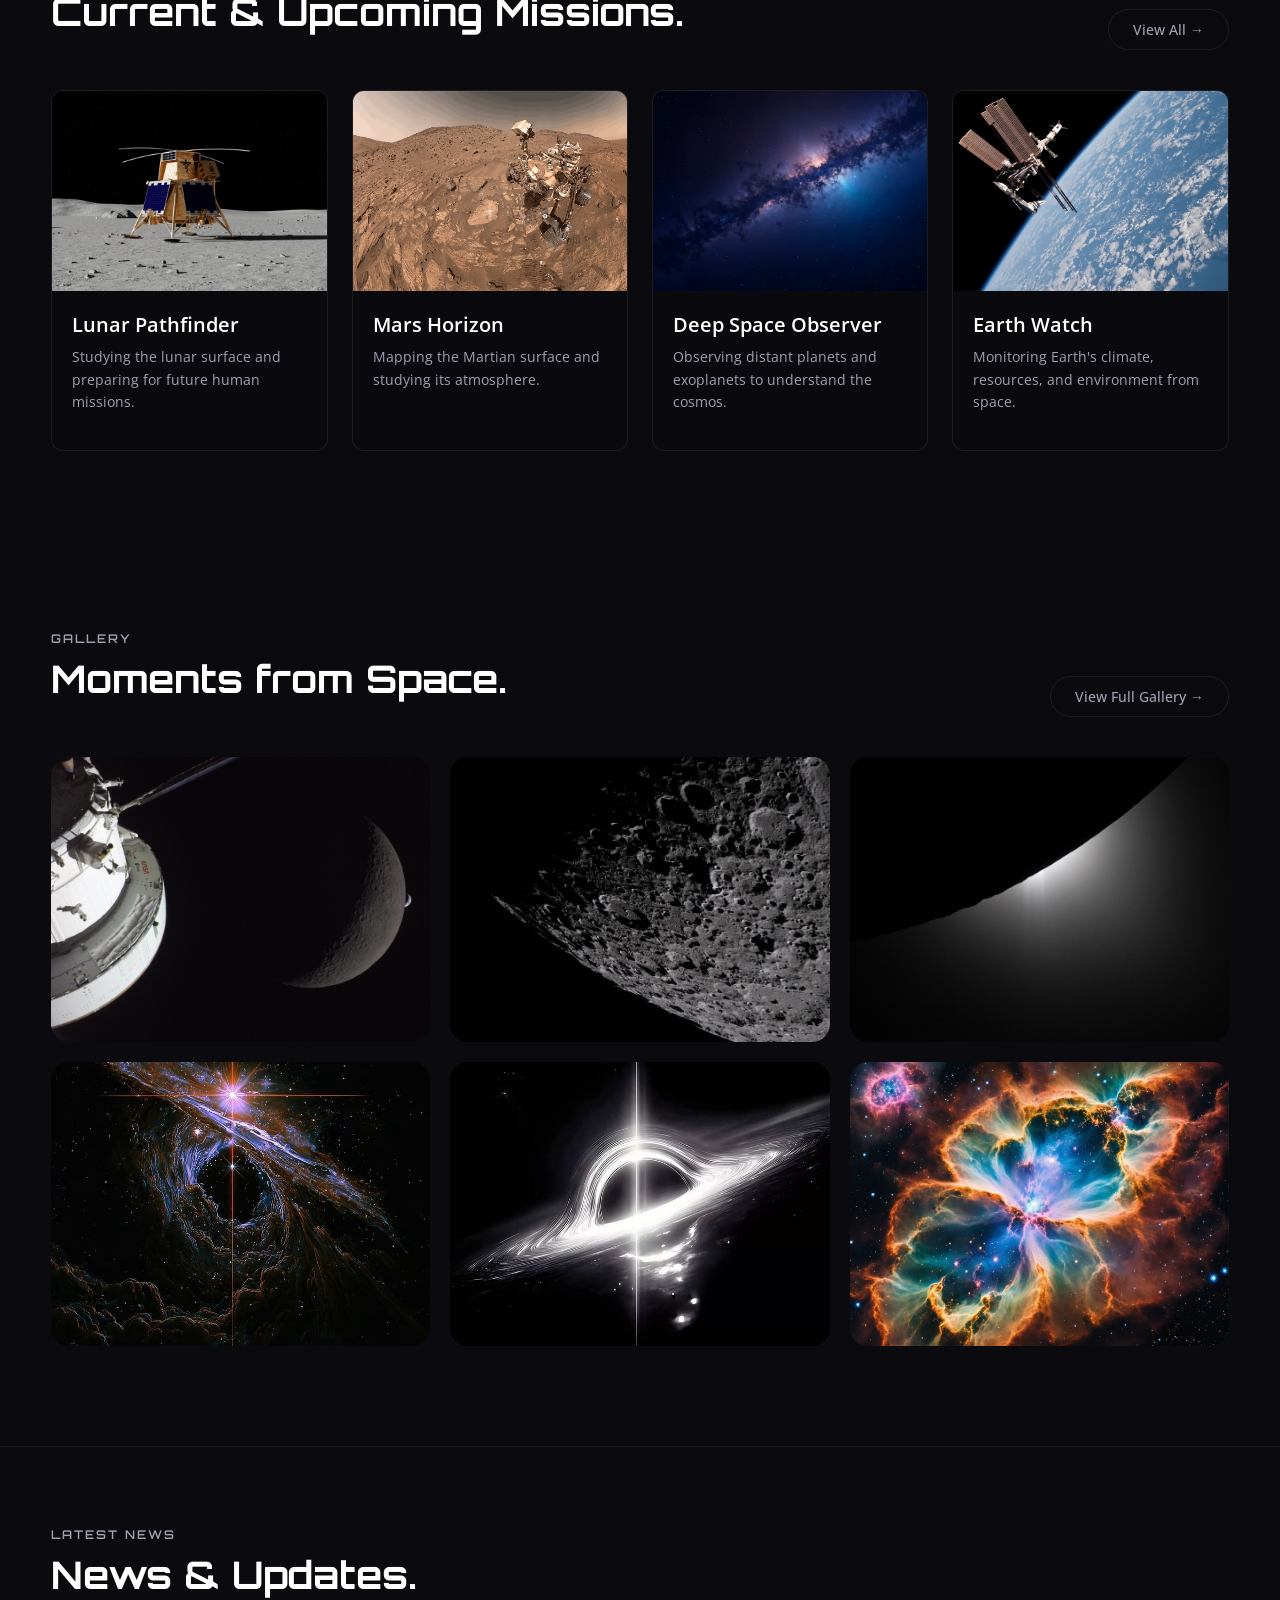
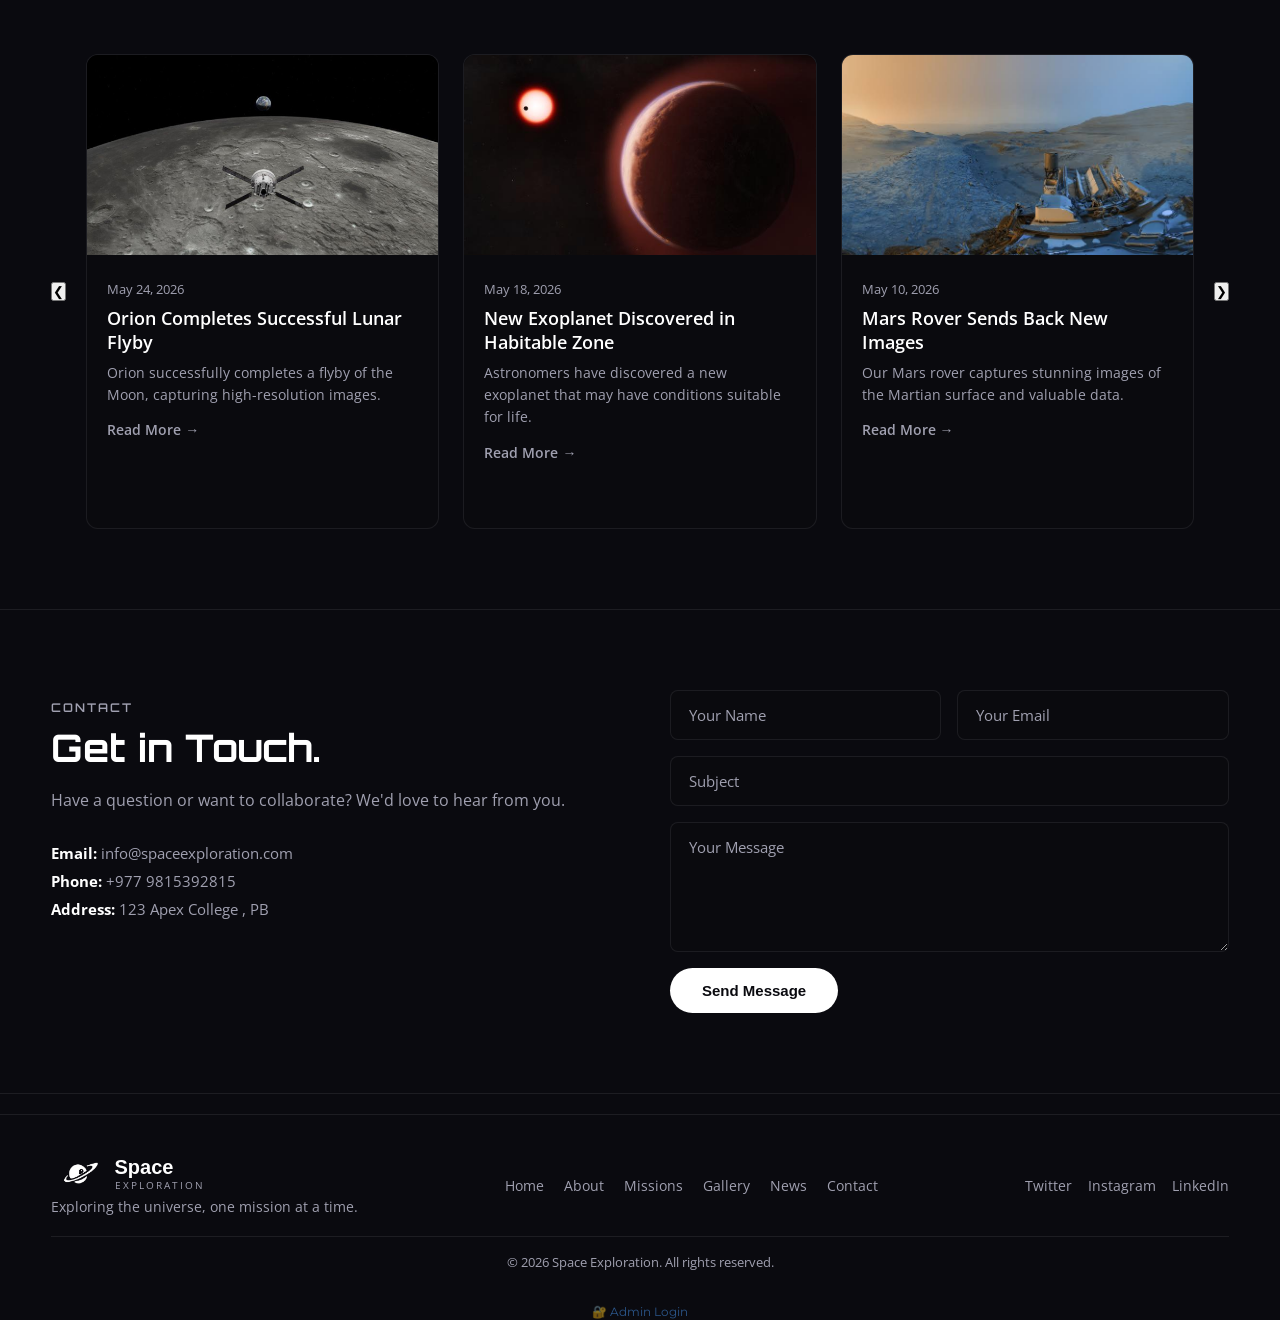
==== commit 40df372e: "updated some news images" ====
--- a/index.html
+++ b/index.html
@@ -262,7 +262,7 @@
 
                     <!-- News Card 4 -->
                     <div class="news-card">
-                        <img src="ASSETS/IMAGES/NEWS/news4.jpg" alt="Roman Space Telescope" class="news-img" />
+                        <img src="ASSETS/IMAGES/NEWS/news4" alt="Roman Space Telescope" class="news-img" />
                         <div class="news-body">
                             <span class="news-date">July 30, 2026</span>
                             <h3 class="news-title">NASA's Roman Space Telescope Ready for Launch</h3>
@@ -278,7 +278,7 @@
 
                     <!-- News Card 5 -->
                     <div class="news-card">
-                        <img src="ASSETS/IMAGES/NEWS/news5.jpg" alt="Artemis III" class="news-img" />
+                        <img src="ASSETS/IMAGES/NEWS/news5.webp" alt="Artemis III" class="news-img" />
                         <div class="news-body">
                             <span class="news-date">July 15, 2026</span>
                             <h3 class="news-title">NASA Advances Artemis III Moon Mission</h3>
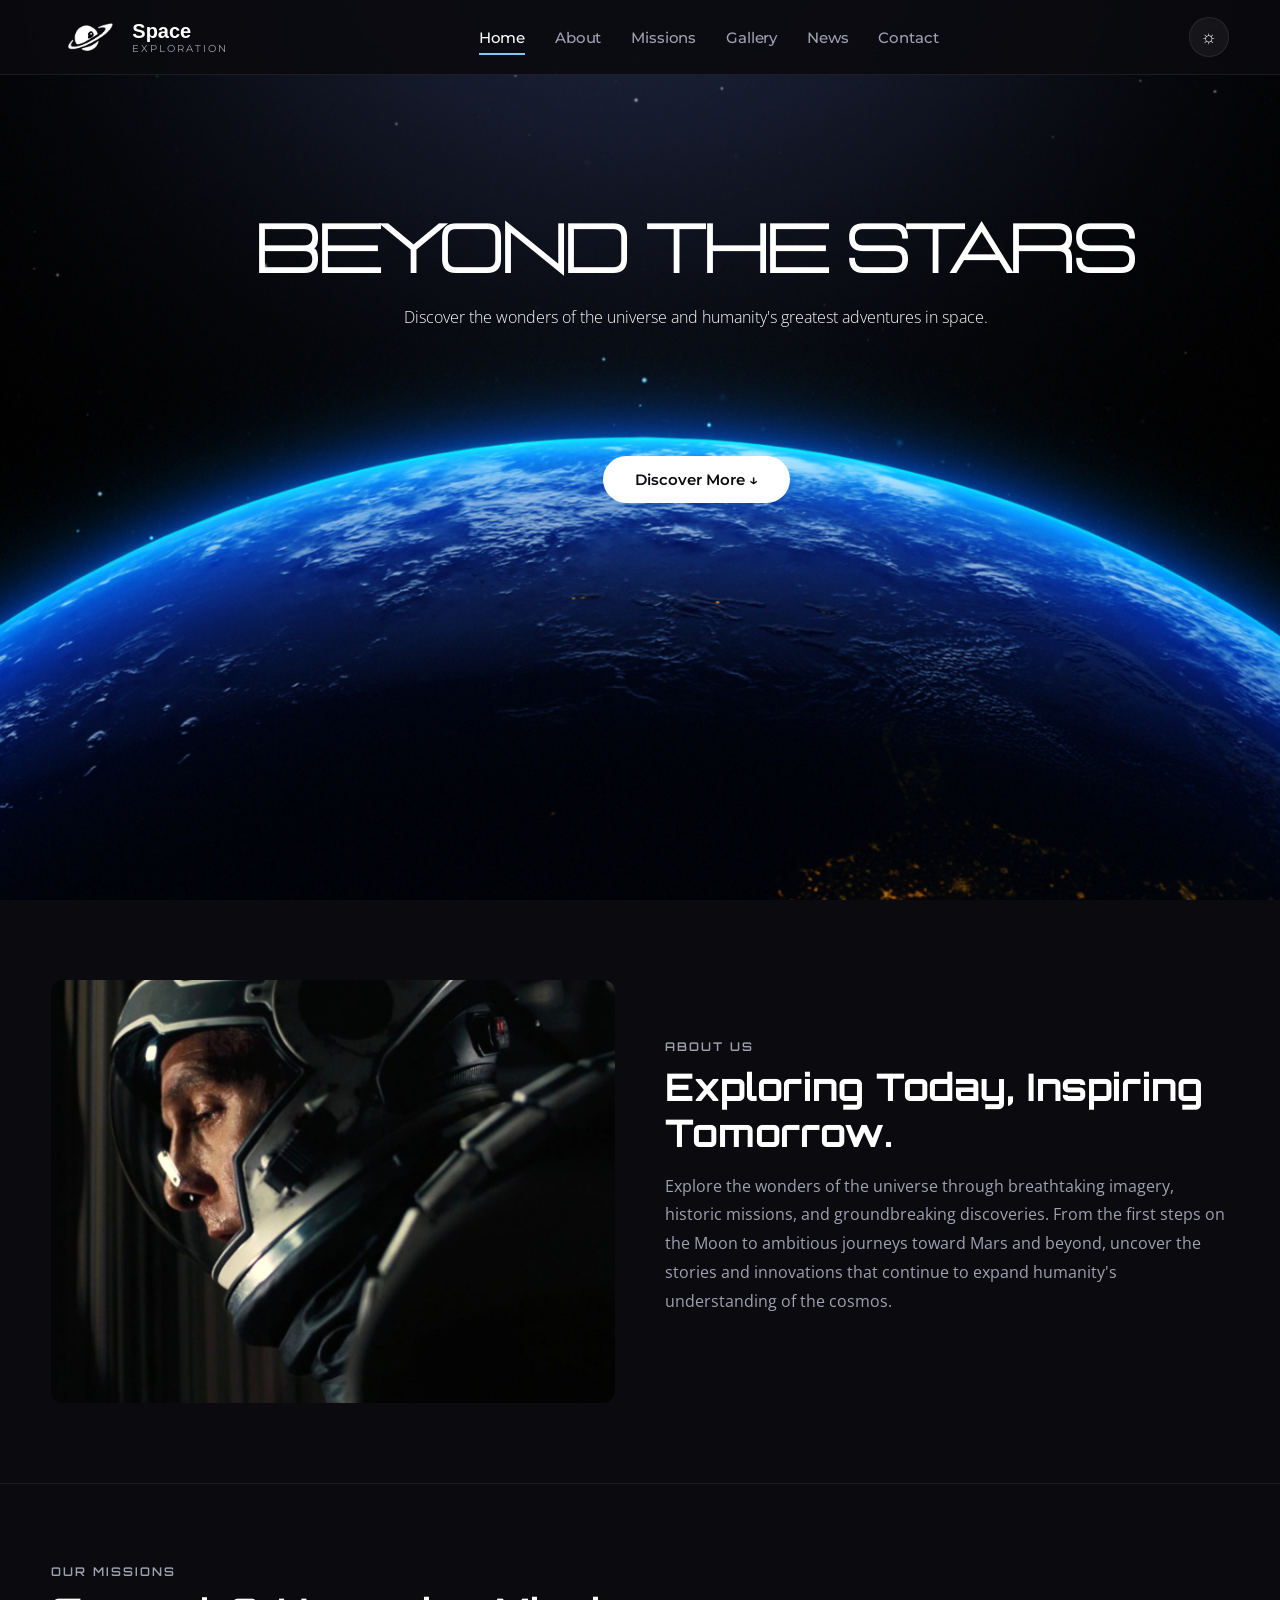
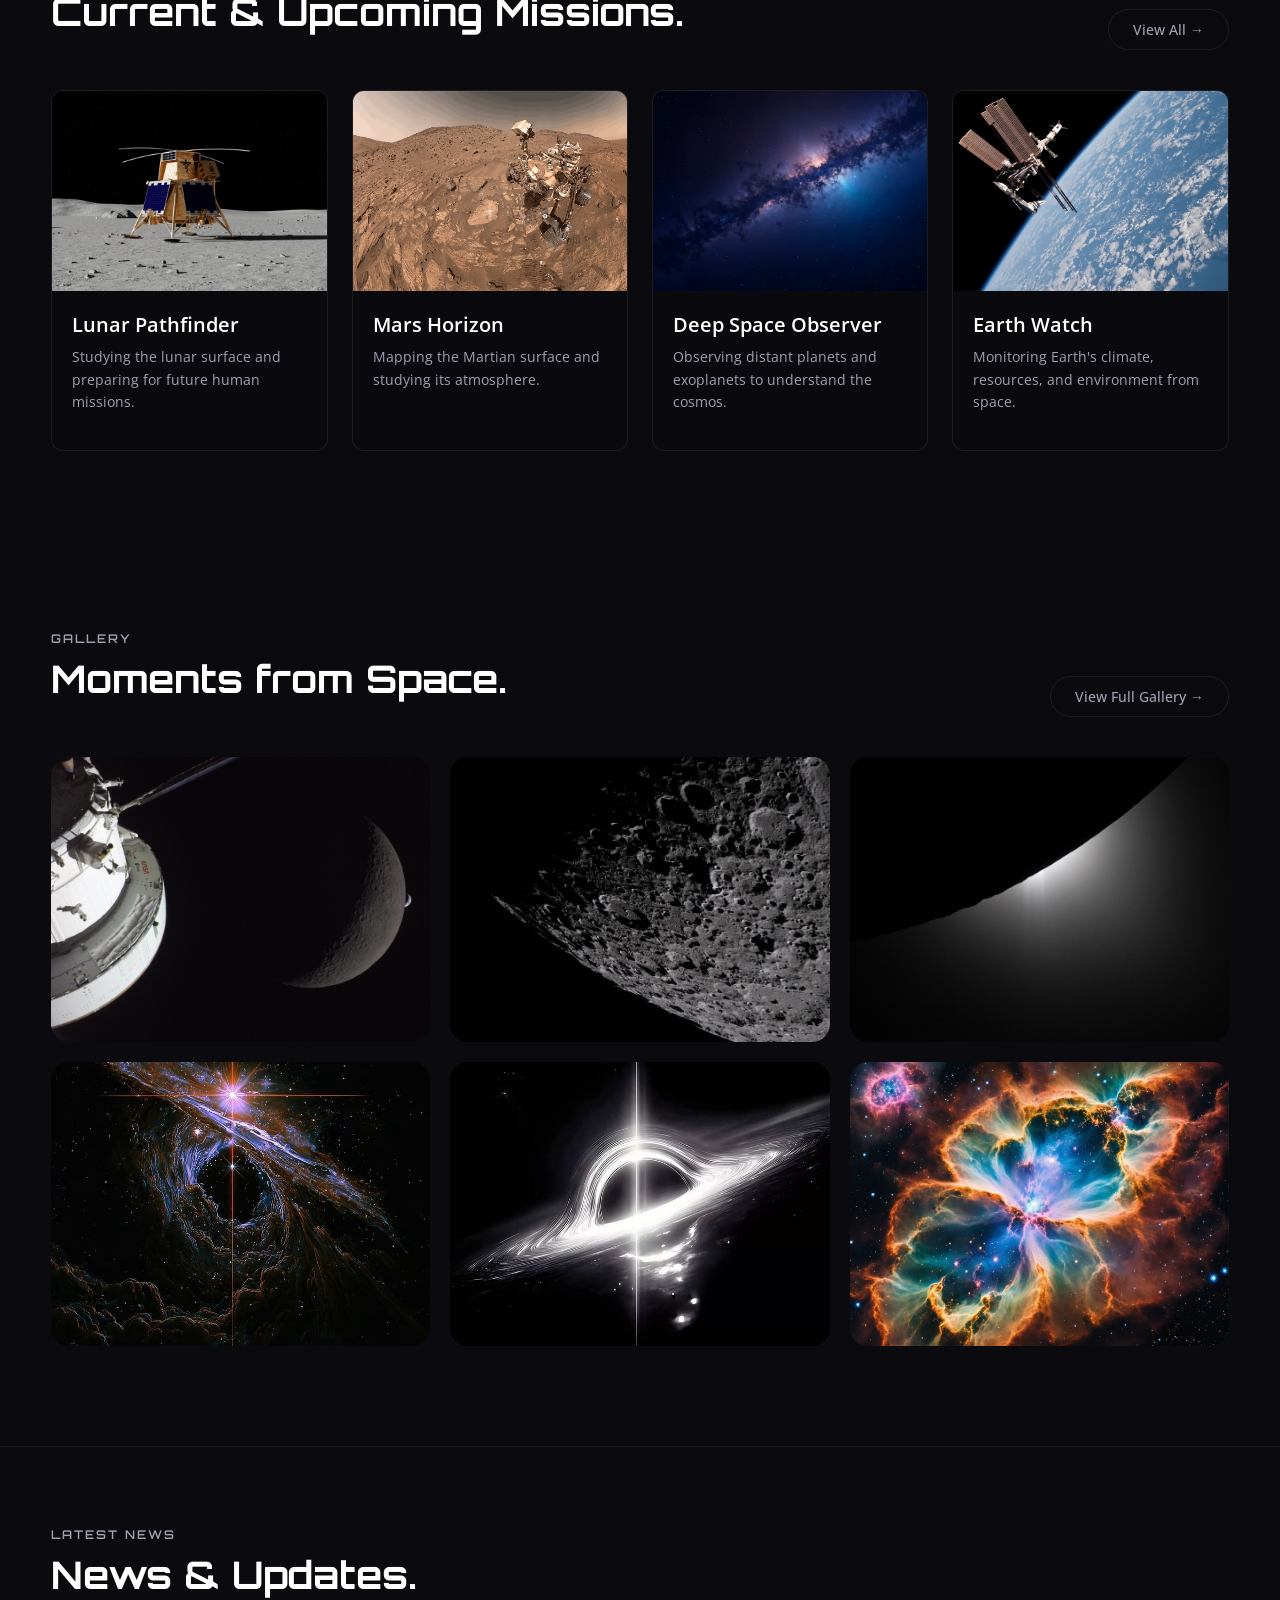
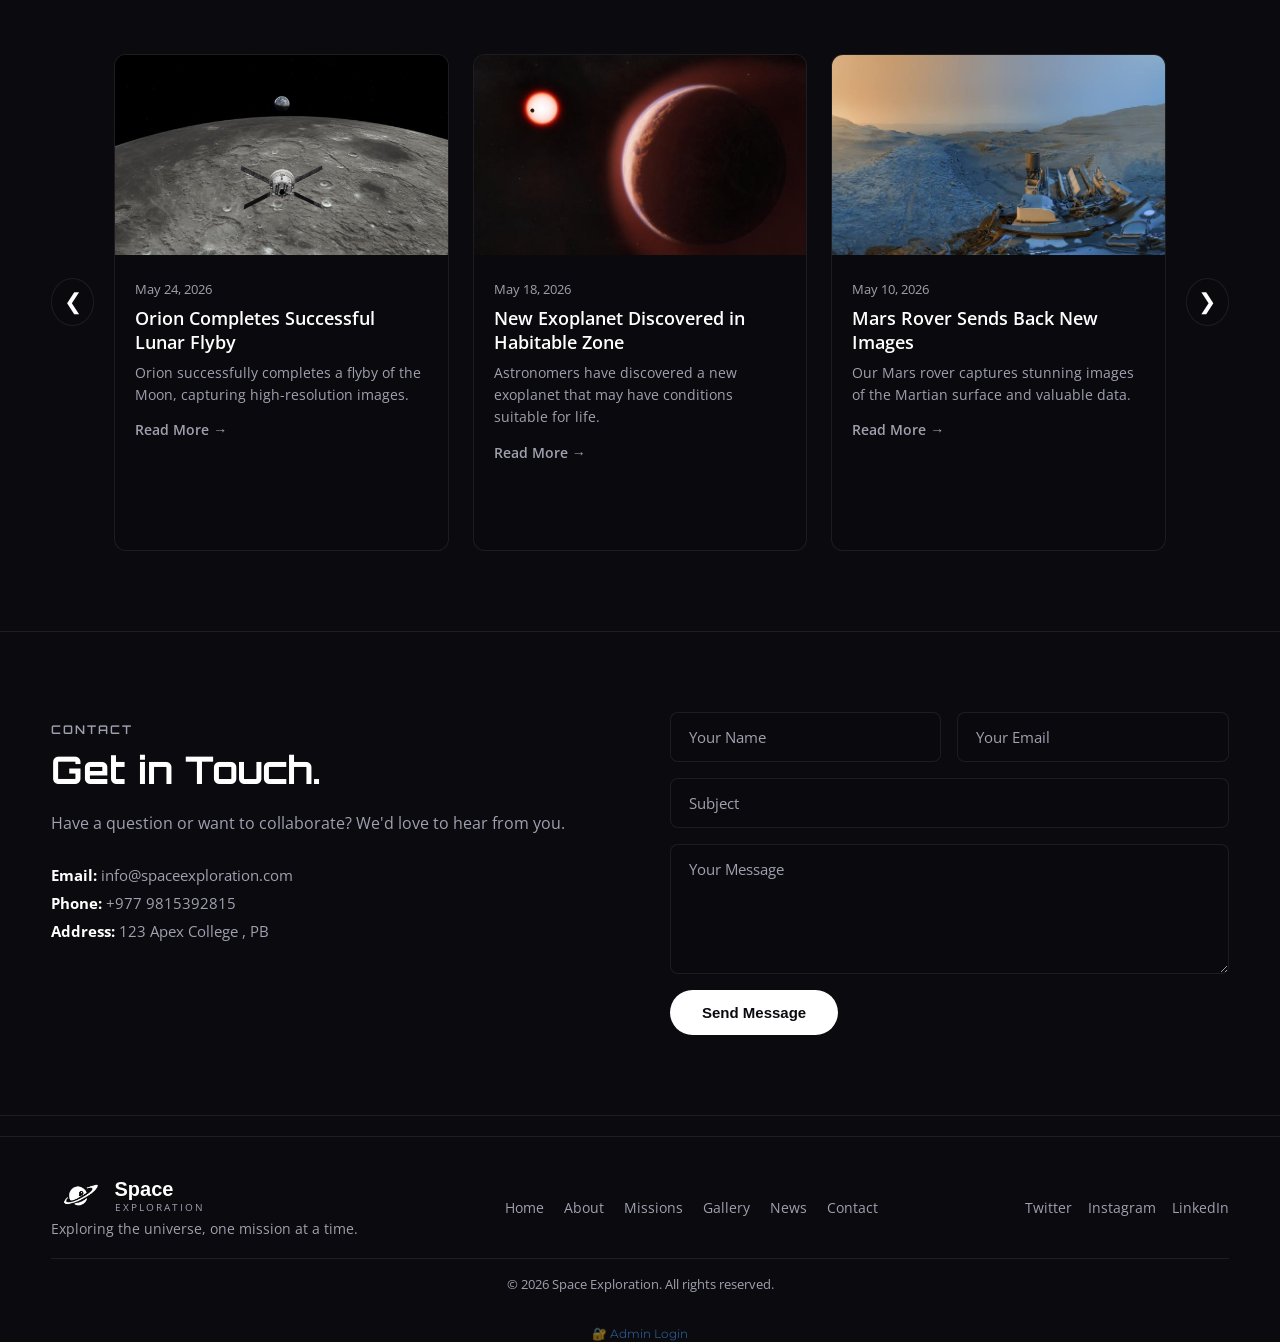
==== commit 6256dd71: "removed newstypo css codes" ====
--- a/index.html
+++ b/index.html
@@ -106,7 +106,7 @@
         <div class="container">
             <div class="section-header">
                 <div>
-                    <span class="section-label">Our Mi ssions</span>
+                    <span class="section-label">Our Missions</span>
                     <h2 class="section-title">Current &amp; Upcoming Missions.</h2>
                 </div>
                 <a href="misson.html" class="btn-outline">
--- a/Style/style.css
+++ b/Style/style.css
@@ -411,6 +411,8 @@
     .btn-primaryherobtn{
         width: 100%;
         max-width: 250px;
+        
+      text-align: center;
     }
 
 }
@@ -752,6 +754,7 @@
     gap:20px;
 }
 
+
 .news-wrapper{
     overflow:hidden;
     width:100%;
@@ -762,7 +765,27 @@
     gap:24px;
     transition:.4s;
 }
-
+.slider-btn{
+    width:48px;
+    height:48px;
+    border:none;
+    border-radius:50%;
+    background:var(--bg-nav);
+    border:1px solid var(--border);
+    color:var(--text-color);
+    font-size:22px;
+    cursor:pointer;
+    display:flex;
+    align-items:center;
+    justify-content:center;
+    transition:all .3s ease;
+}
+
+.slider-btn:hover{
+    background:var(--accent);
+    color:var(--bg-color);
+    transform:scale(1.08);
+}
 
 
 .news-card{
